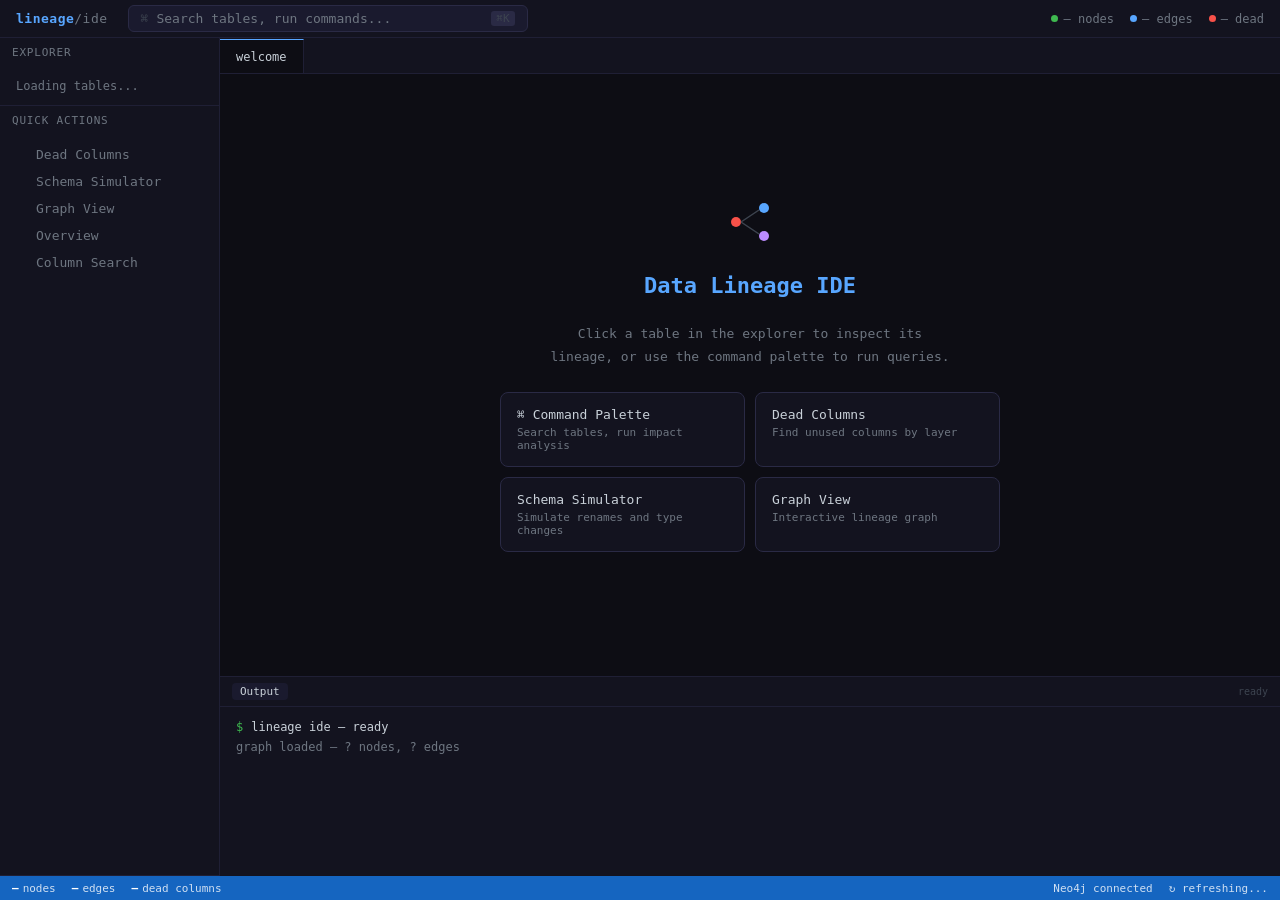
==== dashboard/templates/index.html @ ab2bd366 "add column search across all tables with upstream/downstream counts and quick actions" ====
<!DOCTYPE html>
<html lang="en">
<head>
<meta charset="UTF-8">
<meta name="viewport" content="width=device-width, initial-scale=1.0">
<title>Lineage IDE</title>
<style>
  :root {
    --bg:       #0d0d14;
    --bg2:      #13131f;
    --bg3:      #1a1a2e;
    --border:   #1f1f35;
    --border2:  #2a2a45;
    --text:     #c9d1d9;
    --text2:    #6e7681;
    --text3:    #3d4450;
    --accent:   #58a6ff;
    --green:    #3fb950;
    --yellow:   #d29922;
    --red:      #f85149;
    --purple:   #bc8cff;
    --orange:   #ffa657;
    --raw:      #f85149;
    --stg:      #d29922;
    --dim:      #58a6ff;
    --fct:      #58a6ff;
    --mrt:      #3fb950;
    --rpt:      #bc8cff;
  }
  * { box-sizing: border-box; margin: 0; padding: 0; }
  body {
    background: var(--bg);
    color: var(--text);
    font-family: 'SF Mono', 'Fira Code', 'Cascadia Code', monospace;
    font-size: 13px;
    height: 100vh;
    display: flex;
    flex-direction: column;
    overflow: hidden;
  }

  /* TOP BAR */
  .titlebar {
    height: 38px;
    background: var(--bg2);
    border-bottom: 1px solid var(--border);
    display: flex;
    align-items: center;
    padding: 0 16px;
    gap: 20px;
    flex-shrink: 0;
  }
  .titlebar .logo {
    color: var(--accent);
    font-weight: 700;
    font-size: 13px;
    letter-spacing: 0.5px;
  }
  .titlebar .logo span { color: var(--text2); font-weight: 400; }
  .cmd-trigger {
    flex: 1;
    max-width: 400px;
    background: var(--bg3);
    border: 1px solid var(--border2);
    border-radius: 6px;
    padding: 5px 12px;
    color: var(--text2);
    cursor: pointer;
    display: flex;
    align-items: center;
    gap: 8px;
    transition: border-color 0.15s;
  }
  .cmd-trigger:hover { border-color: var(--accent); color: var(--text); }
  .cmd-trigger kbd {
    margin-left: auto;
    background: var(--border2);
    border-radius: 3px;
    padding: 1px 5px;
    font-size: 11px;
    color: var(--text3);
  }
  .statusbar-icons { display: flex; gap: 16px; margin-left: auto; }
  .stat-pill {
    display: flex;
    align-items: center;
    gap: 5px;
    color: var(--text2);
    font-size: 12px;
  }
  .stat-pill .dot { width: 7px; height: 7px; border-radius: 50%; }

  /* LAYOUT */
  .workspace {
    display: flex;
    flex: 1;
    overflow: hidden;
  }

  /* SIDEBAR */
  .sidebar {
    width: 220px;
    background: var(--bg2);
    border-right: 1px solid var(--border);
    display: flex;
    flex-direction: column;
    flex-shrink: 0;
    overflow: hidden;
  }
  .sidebar-section {
    border-bottom: 1px solid var(--border);
    flex-shrink: 0;
  }
  .sidebar-section-header {
    padding: 8px 12px;
    color: var(--text2);
    font-size: 11px;
    letter-spacing: 0.8px;
    text-transform: uppercase;
    display: flex;
    align-items: center;
    justify-content: space-between;
    cursor: pointer;
    user-select: none;
  }
  .sidebar-section-header:hover { color: var(--text); }
  .sidebar-tree { overflow-y: auto; max-height: 240px; }
  .tree-group { padding: 4px 0; }
  .tree-group-label {
    padding: 3px 12px;
    font-size: 11px;
    color: var(--text3);
    text-transform: uppercase;
    letter-spacing: 0.5px;
  }
  .tree-item {
    padding: 4px 12px 4px 24px;
    cursor: pointer;
    color: var(--text2);
    display: flex;
    align-items: center;
    gap: 6px;
    border-radius: 4px;
    margin: 0 4px;
    transition: background 0.1s;
    white-space: nowrap;
    overflow: hidden;
    text-overflow: ellipsis;
  }
  .tree-item:hover { background: var(--bg3); color: var(--text); }
  .tree-item.active { background: #1f3a5f; color: var(--accent); }
  .tree-dot { width: 6px; height: 6px; border-radius: 50%; flex-shrink: 0; }

  /* MAIN PANELS */
  .main {
    flex: 1;
    display: flex;
    flex-direction: column;
    overflow: hidden;
  }

  /* TABS */
  .editor-tabs {
    height: 36px;
    background: var(--bg2);
    border-bottom: 1px solid var(--border);
    display: flex;
    align-items: flex-end;
    overflow-x: auto;
    flex-shrink: 0;
  }
  .editor-tab {
    height: 34px;
    padding: 0 16px;
    display: flex;
    align-items: center;
    gap: 8px;
    cursor: pointer;
    color: var(--text2);
    border-right: 1px solid var(--border);
    border-top: 1px solid transparent;
    font-size: 12px;
    white-space: nowrap;
    background: var(--bg2);
    transition: all 0.1s;
    flex-shrink: 0;
  }
  .editor-tab:hover { color: var(--text); }
  .editor-tab.active {
    background: var(--bg);
    color: var(--text);
    border-top-color: var(--accent);
  }
  .editor-tab .close {
    color: var(--text3);
    font-size: 14px;
    line-height: 1;
    padding: 0 2px;
    border-radius: 3px;
  }
  .editor-tab .close:hover { background: var(--border2); color: var(--text); }

  /* PANELS */
  .panels {
    flex: 1;
    display: flex;
    overflow: hidden;
  }
  .panel {
    flex: 1;
    overflow-y: auto;
    padding: 24px;
    display: none;
  }
  .panel.active { display: block; }

  /* WELCOME */
  .welcome {
    display: flex;
    flex-direction: column;
    align-items: center;
    justify-content: center;
    height: 100%;
    gap: 24px;
    color: var(--text2);
  }
  .welcome h2 { color: var(--accent); font-size: 22px; font-weight: 700; }
  .welcome p { font-size: 13px; max-width: 400px; text-align: center; line-height: 1.8; }
  .shortcut-grid {
    display: grid;
    grid-template-columns: 1fr 1fr;
    gap: 10px;
    width: 100%;
    max-width: 500px;
  }
  .shortcut-card {
    background: var(--bg2);
    border: 1px solid var(--border2);
    border-radius: 8px;
    padding: 14px 16px;
    cursor: pointer;
    transition: all 0.15s;
  }
  .shortcut-card:hover { border-color: var(--accent); background: var(--bg3); }
  .shortcut-card .sc-title { color: var(--text); font-size: 13px; margin-bottom: 4px; }
  .shortcut-card .sc-desc { color: var(--text2); font-size: 11px; }

  /* INSPECTOR */
  .inspector-header {
    display: flex;
    align-items: center;
    gap: 10px;
    margin-bottom: 20px;
  }
  .inspector-header h2 { font-size: 16px; color: var(--text); }
  .tag {
    display: inline-block;
    padding: 2px 8px;
    border-radius: 4px;
    font-size: 11px;
    font-weight: 600;
  }
  .tag-raw    { background: #f8514920; color: var(--raw); }
  .tag-stg    { background: #d2992220; color: var(--stg); }
  .tag-dim    { background: #58a6ff20; color: var(--dim); }
  .tag-fct    { background: #58a6ff20; color: var(--fct); }
  .tag-mrt    { background: #3fb95020; color: var(--mrt); }
  .tag-rpt    { background: #bc8cff20; color: var(--rpt); }

  .inspector-grid {
    display: grid;
    grid-template-columns: 1fr 1fr;
    gap: 16px;
    margin-bottom: 20px;
  }
  .info-block {
    background: var(--bg2);
    border: 1px solid var(--border);
    border-radius: 8px;
    padding: 16px;
  }
  .info-block .ib-label { color: var(--text2); font-size: 11px; margin-bottom: 8px; text-transform: uppercase; letter-spacing: 0.5px; }
  .info-block .ib-val { color: var(--accent); font-size: 24px; font-weight: 700; }

  .lineage-section { margin-bottom: 20px; }
  .lineage-section h3 { color: var(--text2); font-size: 11px; text-transform: uppercase; letter-spacing: 0.5px; margin-bottom: 10px; }
  .lineage-row {
    display: flex;
    align-items: center;
    gap: 8px;
    padding: 7px 12px;
    background: var(--bg2);
    border: 1px solid var(--border);
    border-radius: 6px;
    margin-bottom: 5px;
    font-size: 12px;
  }
  .lineage-row .lr-col { flex: 1; }
  .lineage-row .lr-depth { color: var(--text3); font-size: 11px; }
  .lineage-row .lr-file { color: var(--text2); font-size: 11px; text-align: right; }
  .arrow { color: var(--text3); }

  /* COMMAND PALETTE */
  .palette-overlay {
    display: none;
    position: fixed;
    inset: 0;
    background: rgba(0,0,0,0.7);
    z-index: 1000;
    align-items: flex-start;
    justify-content: center;
    padding-top: 80px;
  }
  .palette-overlay.open { display: flex; }
  .palette {
    width: 600px;
    background: var(--bg2);
    border: 1px solid var(--border2);
    border-radius: 10px;
    overflow: hidden;
    box-shadow: 0 24px 64px rgba(0,0,0,0.8);
  }
  .palette-input-row {
    display: flex;
    align-items: center;
    gap: 10px;
    padding: 14px 16px;
    border-bottom: 1px solid var(--border);
  }
  .palette-input-row input {
    flex: 1;
    background: none;
    border: none;
    outline: none;
    color: var(--text);
    font-family: inherit;
    font-size: 15px;
  }
  .palette-input-row input::placeholder { color: var(--text3); }
  .palette-suggestions { max-height: 320px; overflow-y: auto; }
  .pal-group-label {
    padding: 8px 16px 4px;
    font-size: 10px;
    color: var(--text3);
    text-transform: uppercase;
    letter-spacing: 0.8px;
  }
  .pal-item {
    padding: 10px 16px;
    cursor: pointer;
    display: flex;
    align-items: center;
    gap: 10px;
    transition: background 0.1s;
  }
  .pal-item:hover, .pal-item.selected { background: var(--bg3); }
  .pal-item .pi-icon { color: var(--text2); width: 16px; text-align: center; }
  .pal-item .pi-main { flex: 1; color: var(--text); }
  .pal-item .pi-sub { color: var(--text2); font-size: 11px; }
  .pal-item .pi-tag { color: var(--text3); font-size: 11px; }

  /* TERMINAL PANEL */
  .terminal-panel {
    height: 200px;
    background: var(--bg2);
    border-top: 1px solid var(--border);
    display: flex;
    flex-direction: column;
    flex-shrink: 0;
  }
  .terminal-header {
    padding: 6px 12px;
    border-bottom: 1px solid var(--border);
    color: var(--text2);
    font-size: 11px;
    display: flex;
    align-items: center;
    gap: 12px;
  }
  .terminal-header .th-tab {
    cursor: pointer;
    padding: 2px 8px;
    border-radius: 4px;
  }
  .terminal-header .th-tab.active { background: var(--bg3); color: var(--text); }
  .terminal-body {
    flex: 1;
    overflow-y: auto;
    padding: 10px 16px;
    font-size: 12px;
    line-height: 1.7;
  }
  .t-line { display: flex; gap: 8px; }
  .t-prompt { color: var(--green); flex-shrink: 0; }
  .t-cmd { color: var(--text); }
  .t-out { color: var(--text2); }
  .t-err { color: var(--red); }
  .t-info { color: var(--accent); }

  /* RESULT TABLE */
  .rt { width: 100%; border-collapse: collapse; margin-top: 10px; }
  .rt th { background: var(--bg3); color: var(--text2); padding: 7px 12px; text-align: left; font-size: 11px; text-transform: uppercase; letter-spacing: 0.4px; border-bottom: 1px solid var(--border2); }
  .rt td { padding: 8px 12px; border-bottom: 1px solid var(--border); font-size: 12px; color: var(--text); }
  .rt tr:hover td { background: var(--bg2); }

  /* SIMULATOR RESULT */
  .sim-header {
    background: var(--bg2);
    border: 1px solid var(--border);
    border-radius: 8px;
    padding: 16px 20px;
    margin-bottom: 16px;
    display: flex;
    gap: 24px;
    align-items: center;
    flex-wrap: wrap;
  }
  .sim-stat { text-align: center; }
  .sim-stat .ss-val { font-size: 22px; font-weight: 700; color: var(--accent); }
  .sim-stat .ss-label { font-size: 11px; color: var(--text2); margin-top: 2px; }
  .exec-order {
    background: var(--bg2);
    border: 1px solid var(--border);
    border-radius: 8px;
    padding: 14px 16px;
    margin-bottom: 16px;
  }
  .exec-order h3 { color: var(--text2); font-size: 11px; text-transform: uppercase; letter-spacing: 0.5px; margin-bottom: 10px; }
  .exec-steps { display: flex; align-items: center; gap: 6px; flex-wrap: wrap; }
  .exec-step {
    display: flex;
    align-items: center;
    gap: 6px;
  }
  .exec-step .step-num {
    background: var(--bg3);
    border: 1px solid var(--border2);
    border-radius: 4px;
    padding: 3px 8px;
    font-size: 11px;
    color: var(--text);
  }
  .exec-step .step-arr { color: var(--text3); }

  /* SEVERITY */
  .sev-LOW      { color: var(--green); }
  .sev-MEDIUM   { color: var(--yellow); }
  .sev-HIGH     { color: var(--orange); }
  .sev-CRITICAL { color: var(--red); }

  /* GRAPH PANEL */
  .graph-controls {
    display: flex;
    gap: 10px;
    margin-bottom: 16px;
    align-items: center;
  }
  .graph-controls select, .graph-controls input {
    background: var(--bg2);
    border: 1px solid var(--border2);
    border-radius: 5px;
    color: var(--text);
    padding: 6px 10px;
    font-family: inherit;
    font-size: 12px;
    outline: none;
  }
  .graph-controls select:focus, .graph-controls input:focus { border-color: var(--accent); }
  .btn {
    background: var(--accent);
    border: none;
    border-radius: 5px;
    color: #0d1117;
    padding: 6px 14px;
    font-family: inherit;
    font-size: 12px;
    font-weight: 600;
    cursor: pointer;
    transition: opacity 0.15s;
  }
  .btn:hover { opacity: 0.85; }
  .btn-ghost {
    background: var(--bg2);
    border: 1px solid var(--border2);
    border-radius: 5px;
    color: var(--text);
    padding: 6px 14px;
    font-family: inherit;
    font-size: 12px;
    cursor: pointer;
  }
  .btn-ghost:hover { border-color: var(--accent); color: var(--accent); }
  iframe { width: 100%; height: 600px; border: 1px solid var(--border); border-radius: 8px; }

  /* STATUSBAR */
  .statusbar {
    height: 24px;
    background: #1565c0;
    display: flex;
    align-items: center;
    padding: 0 12px;
    gap: 16px;
    flex-shrink: 0;
    font-size: 11px;
  }
  .statusbar .sb-item { color: rgba(255,255,255,0.8); display: flex; align-items: center; gap: 4px; }
  .statusbar .sb-item strong { color: white; }
  .statusbar .sb-right { margin-left: auto; display: flex; gap: 16px; }

  /* DEAD COLUMNS */
  .dead-filter {
    display: flex;
    gap: 10px;
    margin-bottom: 16px;
    align-items: center;
  }
  .dead-filter select {
    background: var(--bg2);
    border: 1px solid var(--border2);
    border-radius: 5px;
    color: var(--text);
    padding: 6px 10px;
    font-family: inherit;
    font-size: 12px;
    outline: none;
  }

  /* SCROLLBAR */
  ::-webkit-scrollbar { width: 6px; height: 6px; }
  ::-webkit-scrollbar-track { background: transparent; }
  ::-webkit-scrollbar-thumb { background: var(--border2); border-radius: 3px; }
  ::-webkit-scrollbar-thumb:hover { background: var(--text3); }

  .empty-state { color: var(--text3); font-style: italic; padding: 20px 0; text-align: center; }
  .loading { color: var(--text2); padding: 12px 0; }
  .error-msg { color: var(--red); padding: 8px 0; }

  .inline-form {
    display: flex;
    gap: 8px;
    align-items: center;
    flex-wrap: wrap;
    margin-bottom: 16px;
  }
  .inline-form input, .inline-form select {
    background: var(--bg2);
    border: 1px solid var(--border2);
    border-radius: 5px;
    color: var(--text);
    padding: 6px 10px;
    font-family: inherit;
    font-size: 12px;
    outline: none;
  }
  .inline-form input:focus, .inline-form select:focus { border-color: var(--accent); }
  .inline-form label { color: var(--text2); font-size: 11px; }

  .section-title {
    font-size: 11px;
    text-transform: uppercase;
    letter-spacing: 0.6px;
    color: var(--text2);
    margin-bottom: 10px;
    padding-bottom: 6px;
    border-bottom: 1px solid var(--border);
  }

  .chunk { margin-bottom: 24px; }
</style>
</head>
<body>

<!-- TITLE BAR -->
<div class="titlebar">
  <div class="logo">lineage<span>/ide</span></div>
  <div class="cmd-trigger" onclick="openPalette()">
    <span style="color:var(--text3)">⌘</span>
    <span>Search tables, run commands...</span>
    <kbd>⌘K</kbd>
  </div>
  <div class="statusbar-icons">
    <div class="stat-pill"><div class="dot" style="background:var(--green)"></div><span id="hdr-nodes">— nodes</span></div>
    <div class="stat-pill"><div class="dot" style="background:var(--accent)"></div><span id="hdr-edges">— edges</span></div>
    <div class="stat-pill"><div class="dot" style="background:var(--red)"></div><span id="hdr-dead">— dead</span></div>
  </div>
</div>

<!-- WORKSPACE -->
<div class="workspace">

  <!-- SIDEBAR -->
  <div class="sidebar">
    <div class="sidebar-section">
      <div class="sidebar-section-header">Explorer</div>
      <div class="sidebar-tree" id="sidebar-tree">
        <div class="loading" style="padding:12px 16px;font-size:12px">Loading tables...</div>
      </div>
    </div>
    <div class="sidebar-section" style="flex:1; overflow:hidden; display:flex; flex-direction:column;">
      <div class="sidebar-section-header">Quick Actions</div>
      <div style="padding:8px 8px; display:flex; flex-direction:column; gap:4px;">
        <div class="tree-item" onclick="openTab('dead','Dead Columns','💀')"> Dead Columns</div>
        <div class="tree-item" onclick="openTab('simulator','Simulator','⚡')"> Schema Simulator</div>
        <div class="tree-item" onclick="openTab('graph','Graph View','🕸')"> Graph View</div>
        <div class="tree-item" onclick="openTab('overview','Overview','📊')"> Overview</div>
        <div class="tree-item" onclick="openTab('colsearch','Column Search','🔍')"> Column Search</div>
      </div>
    </div>
  </div>

  <!-- MAIN -->
  <div class="main">
    <!-- EDITOR TABS -->
    <div class="editor-tabs" id="editor-tabs">
      <div class="editor-tab active" data-tab="welcome" onclick="switchPanel('welcome')">
        <span>welcome</span>
      </div>
    </div>

    <!-- PANELS -->
    <div class="panels">

      <!-- WELCOME -->
      <div class="panel active" id="panel-welcome">
        <div class="welcome">
          <div>
            <svg width="48" height="48" viewBox="0 0 48 48" fill="none">
              <circle cx="10" cy="24" r="5" fill="#f85149"/>
              <circle cx="38" cy="10" r="5" fill="#58a6ff"/>
              <circle cx="38" cy="38" r="5" fill="#bc8cff"/>
              <line x1="15" y1="24" x2="33" y2="12" stroke="#3d4450" stroke-width="1.5"/>
              <line x1="15" y1="24" x2="33" y2="36" stroke="#3d4450" stroke-width="1.5"/>
            </svg>
          </div>
          <h2>Data Lineage IDE</h2>
          <p>Click a table in the explorer to inspect its lineage, or use the command palette to run queries.</p>
          <div class="shortcut-grid">
            <div class="shortcut-card" onclick="openPalette()">
              <div class="sc-title">⌘ Command Palette</div>
              <div class="sc-desc">Search tables, run impact analysis</div>
            </div>
            <div class="shortcut-card" onclick="openTab('dead','Dead Columns','💀')">
              <div class="sc-title"> Dead Columns</div>
              <div class="sc-desc">Find unused columns by layer</div>
            </div>
            <div class="shortcut-card" onclick="openTab('simulator','Simulator','⚡')">
              <div class="sc-title"> Schema Simulator</div>
              <div class="sc-desc">Simulate renames and type changes</div>
            </div>
            <div class="shortcut-card" onclick="openTab('graph','Graph View','🕸')">
              <div class="sc-title">Graph View</div>
              <div class="sc-desc">Interactive lineage graph</div>
            </div>
          </div>
        </div>
      </div>

      <!-- OVERVIEW -->
      <div class="panel" id="panel-overview">
        <div class="chunk">
          <div class="section-title">Graph Statistics</div>
          <div style="display:grid; grid-template-columns:repeat(4,1fr); gap:12px; margin-bottom:20px">
            <div class="info-block"><div class="ib-label">Total Nodes</div><div class="ib-val" id="ov-nodes">—</div></div>
            <div class="info-block"><div class="ib-label">Total Edges</div><div class="ib-val" id="ov-edges">—</div></div>
            <div class="info-block"><div class="ib-label">Dead Columns</div><div class="ib-val" id="ov-dead" style="color:var(--red)">—</div></div>
            <div class="info-block"><div class="ib-label">Column Edges</div><div class="ib-val" id="ov-derives">—</div></div>
          </div>
        </div>
        <div class="chunk">
          <div class="section-title">Tables by Layer</div>
          <div id="ov-layers" style="display:flex; gap:10px; flex-wrap:wrap; margin-bottom:20px"></div>
        </div>
        <div class="chunk">
          <div class="section-title">Edge Breakdown</div>
          <table class="rt"><thead><tr><th>Type</th><th>Count</th></tr></thead><tbody id="ov-edges-table"></tbody></table>
        </div>
      </div>

      <!-- TABLE INSPECTOR -->
      <div class="panel" id="panel-table">
        <div id="table-inspector-content"><div class="empty-state">Select a table from the explorer.</div></div>
      </div>

      <!-- DEAD COLUMNS -->
      <div class="panel" id="panel-dead">
        <div class="chunk">
          <div class="section-title">Dead Column Detector</div>
          <div class="dead-filter">
            <label>Exclude layers:</label>
            <select id="dead-exclude" onchange="loadDeadPanel()">
              <option value="rpt_,mrt_">rpt_ and mrt_ (default)</option>
              <option value="rpt_">rpt_ only</option>
              <option value="">All layers</option>
            </select>
          </div>
          <div id="dead-content"><div class="loading">Loading...</div></div>
        </div>
      </div>

      <!-- SIMULATOR -->
      <div class="panel" id="panel-simulator">
        <div class="chunk">
          <div class="section-title">Schema Change Simulator</div>
          <div class="inline-form">
            <select id="sim-type" onchange="toggleSimType()">
              <option value="rename">Column Rename</option>
              <option value="type">Type Change</option>
            </select>
            <input id="sim-table" placeholder="table" style="width:160px">
            <input id="sim-col" placeholder="column" style="width:140px">
            <input id="sim-newname" placeholder="new name" style="width:140px">
            <input id="sim-oldtype" placeholder="old type" style="width:110px; display:none">
            <span id="sim-arrow" style="color:var(--text3); display:none">→</span>
            <input id="sim-newtype" placeholder="new type" style="width:110px; display:none">
            <button class="btn" onclick="runSim()">Simulate</button>
          </div>
          <div id="sim-content"><div class="empty-state">Configure a simulation above.</div></div>
        </div>
      </div>

      <!-- GRAPH -->
      <div class="panel" id="panel-graph">
        <div class="chunk">
          <div class="section-title">Interactive Graph</div>
          <div class="graph-controls">
            <select id="graph-mode">
              <option value="table">Table Graph</option>
              <option value="column">Column Graph</option>
            </select>
            <input id="graph-focus" placeholder="focus: table.column (optional)" style="width:240px">
            <button class="btn" onclick="loadGraph()">Load Graph</button>
            <button class="btn-ghost" onclick="document.getElementById('graph-focus').value=''; loadGraph()">Reset</button>
          </div>
          <iframe id="graph-frame" src="about:blank"></iframe>
        </div>
      </div>
      <!-- COLUMN SEARCH -->
<div class="panel" id="panel-colsearch">
  <div class="chunk">
    <div class="section-title">Column Search</div>
    <div class="inline-form" style="margin-bottom:20px">
      <input id="colsearch-input" placeholder="e.g. customer_id, email, amount..."
        style="width:300px"
        oninput="debounceColSearch()"
        onkeydown="if(event.key==='Enter') runColSearch()">
      <button class="btn" onclick="runColSearch()">Search</button>
    </div>
    <div id="colsearch-summary" style="margin-bottom:12px; color:var(--text2); font-size:12px"></div>
    <div id="colsearch-results"><div class="empty-state">Type a column name to search across all tables.</div></div>
  </div>
</div>

    </div>

    <!-- TERMINAL -->
    <div class="terminal-panel">
      <div class="terminal-header">
        <span class="th-tab active">Output</span>
        <span style="margin-left:auto; color:var(--text3); font-size:10px" id="term-status">ready</span>
      </div>
      <div class="terminal-body" id="terminal-body">
        <div class="t-line"><span class="t-prompt">$</span><span class="t-cmd">lineage ide — ready</span></div>
      </div>
    </div>
  </div>
</div>

<!-- STATUS BAR -->
<div class="statusbar">
  <div class="sb-item"> <strong id="sb-nodes">—</strong> nodes</div>
  <div class="sb-item"> <strong id="sb-edges">—</strong> edges</div>
  <div class="sb-item"> <strong id="sb-dead">—</strong> dead columns</div>
  <div class="sb-right">
    <div class="sb-item">Neo4j connected</div>
    <div class="sb-item" id="sb-refresh">↻ refreshing...</div>
  </div>
</div>

<!-- COMMAND PALETTE -->
<div class="palette-overlay" id="palette" onclick="closePalette(event)">
  <div class="palette">
    <div class="palette-input-row">
      <span style="color:var(--text3)">⌘</span>
      <input id="pal-input" placeholder="Search tables or type a command..." oninput="updatePalette()" onkeydown="palKey(event)" autocomplete="off">
    </div>
    <div class="palette-suggestions" id="pal-suggestions"></div>
  </div>
</div>

<script>
// ── STATE ──────────────────────────────────────────
let allTables    = [];
let openTabs     = [{ id: 'welcome', label: 'welcome', icon: '' }];
let activeTab    = 'welcome';
let palSelected  = 0;
let statsCache   = null;

// ── LAYER COLORS ───────────────────────────────────
const LC = { raw:'#f85149', stg:'#d29922', dim:'#58a6ff', fct:'#58a6ff', mrt:'#3fb950', rpt:'#bc8cff', other:'#6e7681' };
function layerColor(name) {
  for (const [k,v] of Object.entries(LC)) { if (name.startsWith(k+'_') || name === k) return v; }
  return LC.other;
}
function layerTag(name) {
  const l = name.split('_')[0];
  return `<span class="tag tag-${l}">${l}</span>`;
}

// ── TABS ────────────────────────────────────────────
function openTab(id, label, icon='') {
  if (!openTabs.find(t => t.id === id)) {
    openTabs.push({ id, label, icon });
    renderTabs();
  }
  switchPanel(id);
  if (id === 'dead')      loadDeadPanel();
  if (id === 'overview')  loadOverview();
  if (id === 'colsearch') {
    setTimeout(() => document.getElementById('colsearch-input').focus(), 100);
  }
}

function openTableTab(name) {
  const id = 'table-' + name;
  if (!openTabs.find(t => t.id === id)) {
    openTabs.push({ id, label: name, icon: '⬡' });
    renderTabs();
  }
  switchPanel('table');
  loadTableInspector(name);
  document.querySelectorAll('.tree-item').forEach(el => el.classList.remove('active'));
  const el = document.querySelector(`[data-table="${name}"]`);
  if (el) el.classList.add('active');
}

function closeTab(id, e) {
  e.stopPropagation();
  openTabs = openTabs.filter(t => t.id !== id);
  if (activeTab === id) {
    const last = openTabs[openTabs.length - 1];
    if (last) switchPanel(last.id);
    else switchPanel('welcome');
  }
  renderTabs();
}

function renderTabs() {
  const container = document.getElementById('editor-tabs');
  container.innerHTML = openTabs.map(t => `
    <div class="editor-tab ${activeTab === t.id ? 'active' : ''}" data-tab="${t.id}" onclick="switchPanel('${t.id}')">
      ${t.icon ? `<span>${t.icon}</span>` : ''}
      <span>${t.label}</span>
      ${t.id !== 'welcome' ? `<span class="close" onclick="closeTab('${t.id}', event)">×</span>` : ''}
    </div>
  `).join('');
}

function switchPanel(id) {
  activeTab = id;
  document.querySelectorAll('.panel').forEach(p => p.classList.remove('active'));
  // map tab id to panel
  const panelMap = {
  welcome: 'welcome', overview: 'overview',
  dead: 'dead', simulator: 'simulator',
  graph: 'graph', colsearch: 'colsearch'
};
  const panelId = panelMap[id] || 'table';
  const panel = document.getElementById('panel-' + panelId);
  if (panel) panel.classList.add('active');
  renderTabs();
}

// ── SIDEBAR TREE ────────────────────────────────────
async function loadSidebar() {
  const stats = await fetchStats();
  if (!stats) return;

  const groups = {};
  // get tables from layer_counts + tree from stats
  const data = await fetch('/api/dead?exclude=').then(r => r.json());
  // just load tables from a separate endpoint — use dead columns to extract unique tables, plus layer_counts
  const layerRows = stats.layer_counts;

  // fetch all tables
  const tablesRes = await fetch('/api/tables').then(r => r.json()).catch(() => null);
  if (!tablesRes) return;

  allTables = tablesRes.tables;

  const layerOrder = ['raw','stg','dim','fct','mrt','rpt','other'];
  const grouped = {};
  allTables.forEach(t => {
    const l = t.split('_')[0];
    if (!grouped[l]) grouped[l] = [];
    grouped[l].push(t);
  });

  const tree = document.getElementById('sidebar-tree');
  tree.innerHTML = layerOrder.filter(l => grouped[l]).map(l => `
    <div class="tree-group">
      <div class="tree-group-label">${l}_</div>
      ${grouped[l].map(t => `
        <div class="tree-item" data-table="${t}" onclick="openTableTab('${t}')">
          <div class="tree-dot" style="background:${LC[l] || LC.other}"></div>
          ${t}
        </div>
      `).join('')}
    </div>
  `).join('');
}

// ── STATS ──────────────────────────────────────────
async function fetchStats() {
  try {
    const s = await fetch('/api/stats').then(r => r.json());
    statsCache = s;
    return s;
  } catch(e) { return null; }
}

async function refreshStats() {
  const s = await fetchStats();
  if (!s) return;
  const derives = (s.edge_types.find(e => e.type === 'DERIVES_INTO') || {}).count || 0;
  document.getElementById('hdr-nodes').textContent  = s.total_nodes + ' nodes';
  document.getElementById('hdr-edges').textContent  = s.total_edges + ' edges';
  document.getElementById('hdr-dead').textContent   = s.dead_count  + ' dead';
  document.getElementById('sb-nodes').textContent   = s.total_nodes;
  document.getElementById('sb-edges').textContent   = s.total_edges;
  document.getElementById('sb-dead').textContent    = s.dead_count;
  document.getElementById('sb-refresh').textContent = '↻ ' + new Date().toLocaleTimeString();
}

async function loadOverview() {
  const s = await fetchStats();
  if (!s) return;
  const derives = (s.edge_types.find(e => e.type === 'DERIVES_INTO') || {}).count || 0;
  document.getElementById('ov-nodes').textContent   = s.total_nodes;
  document.getElementById('ov-edges').textContent   = s.total_edges;
  document.getElementById('ov-dead').textContent    = s.dead_count;
  document.getElementById('ov-derives').textContent = derives;

  document.getElementById('ov-layers').innerHTML = s.layer_counts.map(l => `
    <div style="background:var(--bg2);border:1px solid var(--border);border-radius:6px;padding:10px 16px;display:flex;align-items:center;gap:8px;">
      <div style="width:8px;height:8px;border-radius:50%;background:${LC[l.layer]||LC.other}"></div>
      <span style="color:var(--text2)">${l.layer}_</span>
      <strong style="color:var(--text)">${l.count}</strong>
    </div>
  `).join('');

  document.getElementById('ov-edges-table').innerHTML = s.edge_types.map(e =>
    `<tr><td>${e.type}</td><td style="color:var(--accent)">${e.count}</td></tr>`
  ).join('');
}

// ── TABLE INSPECTOR ─────────────────────────────────
async function loadTableInspector(name) {
  const content = document.getElementById('table-inspector-content');
  content.innerHTML = '<div class="loading">Loading lineage for ' + name + '...</div>';
  termLog('$ lineage inspect ' + name);

  const res = await fetch(`/api/table/lineage?table=${name}`).then(r=>r.json());
  const upTables   = res.upstream   || [];
  const downTables = res.downstream || [];
  const columns    = res.columns    || [];

  content.innerHTML = `
    <div class="inspector-header">
      <h2>${name}</h2>
      ${layerTag(name)}
    </div>
    <div class="inspector-grid">
      <div class="info-block"><div class="ib-label">Upstream Tables</div><div class="ib-val">${upTables.length}</div></div>
      <div class="info-block"><div class="ib-label">Downstream Tables</div><div class="ib-val">${downTables.length}</div></div>
    </div>
    <div class="lineage-section">
      <h3>Columns</h3>
      <div style="display:flex;gap:6px;flex-wrap:wrap;margin-bottom:16px">
        ${columns.map(c => `<span style="background:var(--bg2);border:1px solid var(--border2);border-radius:4px;padding:3px 10px;font-size:12px;color:var(--accent);cursor:pointer" onclick="openPaletteWith('${name}.${c}')">${c}</span>`).join('')}
      </div>
    </div>
    <div class="lineage-section">
      <h3>Upstream Sources</h3>
      ${upTables.length ? upTables.map(t => `
        <div class="lineage-row" style="cursor:pointer" onclick="openTableTab('${t}')">
          <div class="tree-dot" style="background:${layerColor(t)}"></div>
          <div class="lr-col">${t}</div>
          <div class="arrow">→ ${name}</div>
        </div>
      `).join('') : '<div class="empty-state">No upstream tables (source table)</div>'}
    </div>
    <div class="lineage-section">
      <h3>Downstream Consumers</h3>
      ${downTables.length ? downTables.map(t => `
        <div class="lineage-row" style="cursor:pointer" onclick="openTableTab('${t}')">
          <div class="tree-dot" style="background:${layerColor(t)}"></div>
          <div class="lr-col">${name} →</div>
          <div class="arrow">${t}</div>
        </div>
      `).join('') : '<div class="empty-state">No downstream tables (terminal table)</div>'}
    </div>
  `;

  termLog(`  upstream: ${upTables.length} table(s)   downstream: ${downTables.length} table(s)   columns: ${columns.length}`, 'out');
}

// ── DEAD COLUMNS ────────────────────────────────────
async function loadDeadPanel() {
  const exclude = document.getElementById('dead-exclude').value;
  const content = document.getElementById('dead-content');
  content.innerHTML = '<div class="loading">Loading...</div>';
  termLog('$ lineage dead --exclude ' + (exclude||'none'));

  const data = await fetch(`/api/dead?exclude=${encodeURIComponent(exclude)}`).then(r => r.json());
  if (!data.columns.length) {
    content.innerHTML = '<div class="empty-state">No dead columns found.</div>';
    return;
  }

  termLog(`  found ${data.total} dead column(s)`, 'out');

  // summary
  const summaryHtml = Object.entries(data.summary).map(([layer, count]) => `
    <div style="display:flex;align-items:center;gap:8px;padding:8px 12px;background:var(--bg2);border:1px solid var(--border);border-radius:6px;">
      <div style="width:7px;height:7px;border-radius:50%;background:${LC[layer]||LC.other}"></div>
      <span style="color:var(--text2)">${layer}_</span>
      <strong style="color:var(--red)">${count}</strong>
    </div>
  `).join('');

  const rows = data.columns.map(r => {
    const last = r.source_files.length ? r.source_files[r.source_files.length-1] : 'unknown';
    const rl = r.reason === 'never_forwarded' ? 'var(--red)' : r.reason === 'renamed' ? 'var(--yellow)' : 'var(--text2)';
    return `<tr>
      <td>${layerTag(r.table)} ${r.table}</td>
      <td style="color:var(--accent)">${r.column}</td>
      <td style="color:var(--text2)">depth ${r.depth}</td>
      <td style="color:${rl}">${r.reason}</td>
      <td style="color:var(--text2);font-size:11px">${last}</td>
    </tr>`;
  }).join('');

  content.innerHTML = `
    <div style="display:flex;gap:10px;flex-wrap:wrap;margin-bottom:16px">${summaryHtml}</div>
    <table class="rt">
      <thead><tr><th>Table</th><th>Column</th><th>Depth</th><th>Reason</th><th>Last Script</th></tr></thead>
      <tbody>${rows}</tbody>
    </table>
  `;
}

// ── SIMULATOR ───────────────────────────────────────
function toggleSimType() {
  const t = document.getElementById('sim-type').value;
  document.getElementById('sim-newname').style.display = t==='rename' ? '' : 'none';
  document.getElementById('sim-oldtype').style.display = t==='type'   ? '' : 'none';
  document.getElementById('sim-newtype').style.display = t==='type'   ? '' : 'none';
  document.getElementById('sim-arrow').style.display   = t==='type'   ? '' : 'none';
}

async function runSim() {
  const type   = document.getElementById('sim-type').value;
  const table  = document.getElementById('sim-table').value.trim();
  const col    = document.getElementById('sim-col').value.trim();
  const content = document.getElementById('sim-content');

  if (!table || !col) { content.innerHTML = '<div class="error-msg">Enter table and column.</div>'; return; }
  content.innerHTML = '<div class="loading">Running simulation...</div>';

  let url, body, cmdStr;
  if (type === 'rename') {
    const nn = document.getElementById('sim-newname').value.trim();
    url = '/api/simulate/rename'; body = { table, column: col, new_name: nn };
    cmdStr = `$ lineage simulate-rename ${table}.${col} ${nn}`;
  } else {
    const ot = document.getElementById('sim-oldtype').value.trim();
    const nt = document.getElementById('sim-newtype').value.trim();
    url = '/api/simulate/type'; body = { table, column: col, old_type: ot, new_type: nt };
    cmdStr = `$ lineage simulate-type ${table}.${col} ${ot} ${nt}`;
  }

  termLog(cmdStr);
  const data = await fetch(url, { method:'POST', headers:{'Content-Type':'application/json'}, body: JSON.stringify(body) }).then(r=>r.json());

  if (!data.steps.length) {
    content.innerHTML = '<div class="empty-state">No downstream impact found.</div>';
    termLog('  no impact found', 'out');
    return;
  }

  termLog(`  ${data.total} column(s) affected across ${data.exec_order.length} script(s)`, 'out');

  const execHtml = data.exec_order.map((s, i) => `
    <div class="exec-step">
      <span class="step-num">${i+1}. ${s}</span>
      ${i < data.exec_order.length-1 ? '<span class="step-arr">→</span>' : ''}
    </div>
  `).join('');

  const riskHtml = data.risk_level
    ? `<div class="sb-item">Risk: <strong class="sev-${data.risk_level}">${data.risk_level}</strong> — ${data.risk_note}</div>`
    : '';

  const stepsHtml = data.steps.map(s => `
    <tr>
      <td style="color:var(--text2)">depth ${s.depth}</td>
      <td>${layerTag(s.affected_table)} <span style="color:var(--accent)">${s.affected_table}.${s.affected_column}</span>
        ${s.indirect_break ? '<span style="color:var(--yellow);font-size:11px;margin-left:6px">⚠ indirect</span>' : ''}
      </td>
      <td class="sev-${s.severity}">${s.severity}</td>
      <td style="color:var(--text2);font-size:11px">${s.script}</td>
      <td style="font-size:11px;color:var(--text2)">${s.rollback_action}</td>
    </tr>
  `).join('');

  content.innerHTML = `
    <div class="sim-header">
      <div class="sim-stat"><div class="ss-val">${data.total}</div><div class="ss-label">Affected Columns</div></div>
      <div class="sim-stat"><div class="ss-val">${data.exec_order.length}</div><div class="ss-label">Scripts to Update</div></div>
      ${riskHtml}
    </div>
    <div class="exec-order">
      <h3>Safe Execution Order</h3>
      <div class="exec-steps">${execHtml}</div>
    </div>
    <div class="section-title" style="margin-top:16px">Migration Steps</div>
    <table class="rt">
      <thead><tr><th>Depth</th><th>Column</th><th>Severity</th><th>Script</th><th>Rollback</th></tr></thead>
      <tbody>${stepsHtml}</tbody>
    </table>
  `;
}

// ── GRAPH ────────────────────────────────────────────
function loadGraph() {
  const mode  = document.getElementById('graph-mode').value;
  const focus = document.getElementById('graph-focus').value.trim();
  let url = `/api/visualizer?mode=${mode}`;
  if (focus) url += `&focus=${encodeURIComponent(focus)}`;
  termLog(`$ lineage visualize --mode ${mode}${focus ? ' --focus ' + focus : ''}`);
  document.getElementById('graph-frame').src = url;
}

// ── TERMINAL ─────────────────────────────────────────
function termLog(msg, type='cmd') {
  const body = document.getElementById('terminal-body');
  const div  = document.createElement('div');
  div.className = 't-line';
  if (type === 'cmd') {
    const parts = msg.split(' ');
    const prompt = parts[0] === '$' ? '<span class="t-prompt">$</span>' : '';
    div.innerHTML = prompt + `<span class="t-${type}">${msg.replace(/^\$ /,'')}</span>`;
  } else {
    div.innerHTML = `<span class="t-${type}">${msg}</span>`;
  }
  body.appendChild(div);
  body.scrollTop = body.scrollHeight;
}

// ── COMMAND PALETTE ──────────────────────────────────
const COMMANDS = [
  { icon:'💀', main:'Dead Columns', sub:'Find unused columns', action:()=>openTab('dead','Dead Columns','💀') },
  { icon:'⚡', main:'Schema Simulator', sub:'Simulate renames and type changes', action:()=>openTab('simulator','Simulator','⚡') },
  { icon:'🕸', main:'Graph View', sub:'Open interactive lineage graph', action:()=>openTab('graph','Graph View','🕸') },
  { icon:'📊', main:'Overview', sub:'Graph statistics and layer breakdown', action:()=>openTab('overview','Overview','📊') },
];

function openPalette() {
  document.getElementById('palette').classList.add('open');
  document.getElementById('pal-input').value = '';
  setTimeout(() => document.getElementById('pal-input').focus(), 50);
  updatePalette();
}
function closePalette(e) {
  if (e.target === document.getElementById('palette')) {
    document.getElementById('palette').classList.remove('open');
  }
}
document.addEventListener('keydown', e => {
  if ((e.metaKey || e.ctrlKey) && e.key === 'k') { e.preventDefault(); openPalette(); }
  if (e.key === 'Escape') document.getElementById('palette').classList.remove('open');
});

function updatePalette() {
  const q   = document.getElementById('pal-input').value.toLowerCase().trim();
  const sug = document.getElementById('pal-suggestions');
  palSelected = 0;

  const matchedTables = allTables.filter(t => !q || t.includes(q)).slice(0, 8);
  const matchedCmds   = COMMANDS.filter(c => !q || c.main.toLowerCase().includes(q) || c.sub.toLowerCase().includes(q));

  let html = '';
  if (matchedCmds.length) {
    html += `<div class="pal-group-label">Commands</div>`;
    html += matchedCmds.map((c,i) => `
      <div class="pal-item ${i===0?'selected':''}" onclick="${c.action.toString().replace(/\n/g,'').replace(/^.*?{(.*)}.*$/,'$1')}; document.getElementById('palette').classList.remove('open')">
        <span class="pi-icon">${c.icon}</span>
        <span class="pi-main">${c.main}</span>
        <span class="pi-sub">${c.sub}</span>
      </div>
    `).join('');
  }
  if (matchedTables.length) {
    html += `<div class="pal-group-label">Tables</div>`;
    html += matchedTables.map(t => {
      const l = t.split('_')[0];
      return `<div class="pal-item" onclick="openTableTab('${t}'); document.getElementById('palette').classList.remove('open')">
        <span class="pi-icon"><div style="width:8px;height:8px;border-radius:50%;background:${LC[l]||LC.other};display:inline-block"></div></span>
        <span class="pi-main">${t}</span>
        <span class="pi-tag">${l}_</span>
      </div>`;
    }).join('');
  }
  sug.innerHTML = html || `<div class="empty-state" style="padding:20px">No results</div>`;
}

function palKey(e) {
  const items = document.querySelectorAll('.pal-item');
  if (e.key === 'ArrowDown') { palSelected = Math.min(palSelected+1, items.length-1); }
  if (e.key === 'ArrowUp')   { palSelected = Math.max(palSelected-1, 0); }
  if (e.key === 'Enter' && items[palSelected]) { items[palSelected].click(); }
  items.forEach((el,i) => el.classList.toggle('selected', i === palSelected));
}

// ── BOOT ─────────────────────────────────────────────
async function boot() {
  await refreshStats();
  await loadSidebar();
  setInterval(refreshStats, 5000);
  termLog('  graph loaded — ' + (statsCache?.total_nodes||'?') + ' nodes, ' + (statsCache?.total_edges||'?') + ' edges', 'out');
}
function openPaletteWith(val) {
  openPalette();
  document.getElementById('pal-input').value = val;
  updatePalette();
}
// ── COLUMN SEARCH ────────────────────────────────────
let colSearchTimer = null;

function debounceColSearch() {
  clearTimeout(colSearchTimer);
  colSearchTimer = setTimeout(runColSearch, 300);
}

async function runColSearch() {
  const q = document.getElementById('colsearch-input').value.trim();
  const results = document.getElementById('colsearch-results');
  const summary = document.getElementById('colsearch-summary');

  if (!q) {
    results.innerHTML = '<div class="empty-state">Type a column name to search across all tables.</div>';
    summary.textContent = '';
    return;
  }

  results.innerHTML = '<div class="loading">Searching...</div>';
  termLog(`$ lineage search-column "${q}"`);

  const data = await fetch(`/api/search/column?q=${encodeURIComponent(q)}`).then(r => r.json());

  if (!data.results.length) {
    results.innerHTML = `<div class="empty-state">No columns found matching "${q}"</div>`;
    summary.textContent = '';
    termLog(`  no results found`, 'out');
    return;
  }

  termLog(`  found ${data.total} match(es) across ${new Set(data.results.map(r => r.table_name)).size} table(s)`, 'out');
  summary.textContent = `${data.total} column(s) found across ${new Set(data.results.map(r => r.table_name)).size} table(s)`;

  // group by column name
  const grouped = {};
  data.results.forEach(r => {
    if (!grouped[r.column_name]) grouped[r.column_name] = [];
    grouped[r.column_name].push(r);
  });

  results.innerHTML = Object.entries(grouped).map(([colName, rows]) => `
    <div style="margin-bottom:20px">
      <div style="
        font-size:13px;
        color:var(--accent);
        font-weight:600;
        margin-bottom:8px;
        padding-bottom:6px;
        border-bottom:1px solid var(--border);
      ">${colName} <span style="color:var(--text2);font-weight:400;font-size:11px">(${rows.length} table${rows.length>1?'s':''})</span></div>
      <table class="rt">
        <thead>
          <tr>
            <th>Table</th>
            <th>Layer</th>
            <th>Upstream</th>
            <th>Downstream</th>
            <th>Actions</th>
          </tr>
        </thead>
        <tbody>
          ${rows.map(r => {
            const layer = r.table_name.split('_')[0];
            const upCount   = r.upstream_count   || 0;
            const downCount = r.downstream_count || 0;
            return `<tr>
              <td style="cursor:pointer;color:var(--accent)" onclick="openTableTab('${r.table_name}')">${r.table_name}</td>
              <td>${layerTag(r.table_name)}</td>
              <td style="color:${upCount > 0 ? 'var(--green)' : 'var(--text3)'}">↑ ${upCount}</td>
              <td style="color:${downCount > 0 ? 'var(--accent)' : 'var(--text3)'}">↓ ${downCount}</td>
              <td style="display:flex;gap:6px">
                <button class="btn-ghost" style="padding:3px 8px;font-size:11px"
                  onclick="runImpactFromSearch('${r.table_name}','${r.column_name}')">impact</button>
                <button class="btn-ghost" style="padding:3px 8px;font-size:11px"
                  onclick="openTableTab('${r.table_name}')">inspect</button>
              </td>
            </tr>`;
          }).join('')}
        </tbody>
      </table>
    </div>
  `).join('');
}

function runImpactFromSearch(table, column) {
  openTab('simulator', 'Simulator', '⚡');
  document.getElementById('sim-table').value = table;
  document.getElementById('sim-col').value   = column;
  document.getElementById('sim-type').value  = 'rename';
  toggleSimType();
  termLog(`$ opening simulator for ${table}.${column}`);
}

boot();
</script>
</body>
</html>
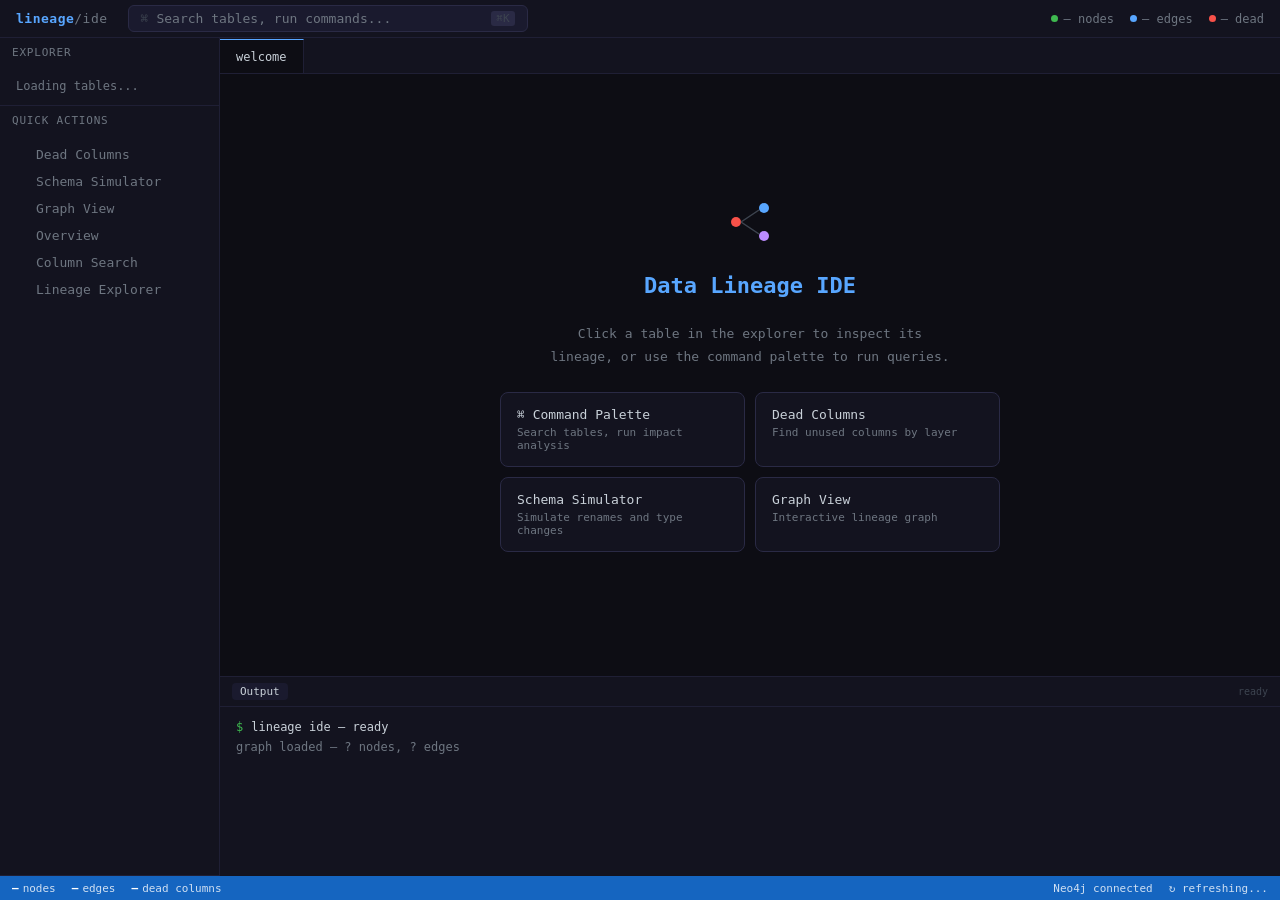
==== commit d764858a: "add lineage explorer tab with path visualization and drill-through navigation" ====
--- a/dashboard/templates/index.html
+++ b/dashboard/templates/index.html
@@ -604,6 +604,7 @@
         <div class="tree-item" onclick="openTab('graph','Graph View','🕸')"> Graph View</div>
         <div class="tree-item" onclick="openTab('overview','Overview','📊')"> Overview</div>
         <div class="tree-item" onclick="openTab('colsearch','Column Search','🔍')"> Column Search</div>
+        <div class="tree-item" onclick="openTab('lineage','Lineage Explorer','🔭')"> Lineage Explorer</div>
       </div>
     </div>
   </div>
@@ -749,6 +750,27 @@
     <div id="colsearch-results"><div class="empty-state">Type a column name to search across all tables.</div></div>
   </div>
 </div>
+<!-- LINEAGE EXPLORER -->
+<div class="panel" id="panel-lineage">
+  <div class="chunk">
+    <div class="section-title">Lineage Explorer</div>
+    <div class="inline-form" style="margin-bottom:20px">
+      <input id="lex-table"  placeholder="table e.g. raw_customers" style="width:220px">
+      <span style="color:var(--text3)">.</span>
+      <input id="lex-column" placeholder="column e.g. email" style="width:180px">
+      <select id="lex-mode">
+        <option value="upstream">Upstream</option>
+        <option value="downstream">Downstream</option>
+        <option value="impact">Impact</option>
+      </select>
+      <button class="btn" onclick="runLex()">Run</button>
+    </div>
+
+    <div id="lex-results">
+      <div class="empty-state">Enter a table and column to explore its lineage.</div>
+    </div>
+  </div>
+</div>
 
     </div>
 
@@ -818,6 +840,9 @@
   if (id === 'colsearch') {
     setTimeout(() => document.getElementById('colsearch-input').focus(), 100);
   }
+  if (id === 'lineage') {
+    setTimeout(() => document.getElementById('lex-table').focus(), 100);
+  }
 }
 
 function openTableTab(name) {
@@ -862,7 +887,8 @@
   const panelMap = {
   welcome: 'welcome', overview: 'overview',
   dead: 'dead', simulator: 'simulator',
-  graph: 'graph', colsearch: 'colsearch'
+  graph: 'graph', colsearch: 'colsearch',
+  lineage: 'lineage'
 };
   const panelId = panelMap[id] || 'table';
   const panel = document.getElementById('panel-' + panelId);
@@ -1327,6 +1353,210 @@
   toggleSimType();
   termLog(`$ opening simulator for ${table}.${column}`);
 }
+// ── LINEAGE EXPLORER ─────────────────────────────────
+async function runLex() {
+  const table  = document.getElementById('lex-table').value.trim();
+  const column = document.getElementById('lex-column').value.trim();
+  const mode   = document.getElementById('lex-mode').value;
+  const box    = document.getElementById('lex-results');
+
+  if (!table || !column) {
+    box.innerHTML = '<div class="error-msg">Enter both table and column.</div>';
+    return;
+  }
+
+  box.innerHTML = '<div class="loading">Running...</div>';
+  termLog(`$ lineage ${mode} ${table}.${column}`);
+
+  const data = await fetch(`/api/lineage/${mode}?table=${table}&column=${column}`)
+    .then(r => r.json());
+
+  const rows = data.rows || [];
+
+  if (!rows.length) {
+    box.innerHTML = `<div class="empty-state">No ${mode} found for ${table}.${column}</div>`;
+    termLog(`  no results`, 'out');
+    return;
+  }
+
+  termLog(`  ${rows.length} result(s) found`, 'out');
+
+  // key names differ per mode
+  const tableKey  = mode === 'upstream'   ? 'source_table'   : mode === 'downstream' ? 'target_table'  : 'affected_table';
+  const colKey    = mode === 'upstream'   ? 'source_column'  : mode === 'downstream' ? 'target_column' : 'affected_column';
+  const filesKey  = mode === 'impact'     ? 'via_scripts'    : 'sql_files';
+
+  // group by depth
+  const byDepth = {};
+  rows.forEach(r => {
+    const d = r.depth;
+    if (!byDepth[d]) byDepth[d] = [];
+    byDepth[d].push(r);
+  });
+
+  // deduplicate rows by table.column (keep shallowest)
+  const seen = {};
+  const deduped = [];
+  rows.forEach(r => {
+    const key = `${r[tableKey]}.${r[colKey]}`;
+    if (!seen[key]) { seen[key] = true; deduped.push(r); }
+  });
+
+  // build path visualization
+  const source = `${table}.${column}`;
+  const pathHtml = buildPathViz(source, deduped, tableKey, colKey, mode);
+
+  // build table
+  const tableHtml = `
+    <table class="rt">
+      <thead>
+        <tr>
+          <th>Depth</th>
+          <th>${mode === 'upstream' ? 'Source' : 'Target'} Column</th>
+          <th>Layer</th>
+          <th>Via Scripts</th>
+          <th>Actions</th>
+        </tr>
+      </thead>
+      <tbody>
+        ${deduped.map(r => {
+          const tname  = r[tableKey];
+          const cname  = r[colKey];
+          const layer  = tname.split('_')[0];
+          const files  = (r[filesKey] || []).join(' → ');
+          return `<tr>
+            <td style="color:var(--text2)">depth ${r.depth}</td>
+            <td>
+              <span style="color:var(--accent);cursor:pointer" onclick="openTableTab('${tname}')">${tname}</span>
+              <span style="color:var(--text3)">.</span>
+              <span style="color:var(--text)">${cname}</span>
+            </td>
+            <td>${layerTag(tname)}</td>
+            <td style="color:var(--text2);font-size:11px">${files}</td>
+            <td>
+              <button class="btn-ghost" style="padding:3px 8px;font-size:11px"
+                onclick="document.getElementById('lex-table').value='${tname}';
+                         document.getElementById('lex-column').value='${cname}';
+                         runLex()">explore →</button>
+            </td>
+          </tr>`;
+        }).join('')}
+      </tbody>
+    </table>
+  `;
+
+  box.innerHTML = `
+    <div style="margin-bottom:6px;color:var(--text2);font-size:12px">
+      ${deduped.length} unique column(s) ${mode === 'upstream' ? 'feed into' : 'are fed by'} <span style="color:var(--accent)">${source}</span>
+    </div>
+    ${pathHtml}
+    <div style="margin-top:20px">${tableHtml}</div>
+  `;
+}
+
+function buildPathViz(source, rows, tableKey, colKey, mode) {
+  if (!rows.length) return '';
+
+  const byDepth = {};
+  rows.forEach(r => {
+    const d = r.depth;
+    if (!byDepth[d]) byDepth[d] = [];
+    byDepth[d].push(r);
+  });
+
+  const maxDepth = Math.max(...Object.keys(byDepth).map(Number));
+  const depths   = mode === 'upstream'
+    ? Object.keys(byDepth).map(Number).sort((a,b) => b-a)
+    : Object.keys(byDepth).map(Number).sort((a,b) => a-b);
+
+  // source node
+  const sourceLayer = source.split('.')[0].split('_')[0];
+  let html = `
+    <div style="
+      background: var(--bg2);
+      border: 1px solid var(--border);
+      border-radius: 8px;
+      padding: 16px 20px;
+      overflow-x: auto;
+    ">
+      <div style="font-size:11px;color:var(--text2);margin-bottom:12px;text-transform:uppercase;letter-spacing:0.5px">
+        ${mode === 'upstream' ? 'Sources → ' : '→ Consumers'} Path
+      </div>
+      <div style="display:flex;align-items:flex-start;gap:0;min-width:max-content">
+  `;
+
+  if (mode !== 'upstream') {
+    // show source first
+    html += `
+      <div style="display:flex;flex-direction:column;align-items:center;gap:4px;margin-right:8px">
+        <div style="
+          background:var(--bg3);
+          border:2px solid ${LC[sourceLayer]||LC.other};
+          border-radius:6px;
+          padding:6px 12px;
+          font-size:12px;
+          color:var(--accent);
+          white-space:nowrap;
+        ">${source}</div>
+        <div style="font-size:10px;color:var(--text3)">source</div>
+      </div>
+      <div style="display:flex;align-items:center;padding-top:10px;margin-right:8px;color:var(--text3)">→</div>
+    `;
+  }
+
+  depths.forEach((depth, di) => {
+    const nodes = byDepth[depth];
+    html += `
+      <div style="display:flex;flex-direction:column;gap:6px;margin-right:8px">
+        ${nodes.map(r => {
+          const tname = r[tableKey];
+          const cname = r[colKey];
+          const l     = tname.split('_')[0];
+          return `
+            <div style="display:flex;flex-direction:column;align-items:center;gap:3px">
+              <div style="
+                background:var(--bg3);
+                border:1px solid ${LC[l]||LC.other};
+                border-radius:6px;
+                padding:5px 10px;
+                font-size:11px;
+                white-space:nowrap;
+                cursor:pointer;
+              " onclick="document.getElementById('lex-table').value='${tname}';document.getElementById('lex-column').value='${cname}';runLex()">
+                <span style="color:${LC[l]||LC.other}">${tname}</span><span style="color:var(--text3)">.</span><span style="color:var(--text)">${cname}</span>
+              </div>
+              <div style="font-size:10px;color:var(--text3)">depth ${depth}</div>
+            </div>
+          `;
+        }).join('')}
+      </div>
+    `;
+    if (di < depths.length - 1) {
+      html += `<div style="display:flex;align-items:center;padding-top:10px;margin-right:8px;color:var(--text3)">→</div>`;
+    }
+  });
+
+  if (mode === 'upstream') {
+    html += `
+      <div style="display:flex;align-items:center;padding-top:10px;margin-right:8px;color:var(--text3)">→</div>
+      <div style="display:flex;flex-direction:column;align-items:center;gap:4px">
+        <div style="
+          background:var(--bg3);
+          border:2px solid ${LC[sourceLayer]||LC.other};
+          border-radius:6px;
+          padding:6px 12px;
+          font-size:12px;
+          color:var(--accent);
+          white-space:nowrap;
+        ">${source}</div>
+        <div style="font-size:10px;color:var(--text3)">target</div>
+      </div>
+    `;
+  }
+
+  html += `</div></div>`;
+  return html;
+}
 
 boot();
 </script>
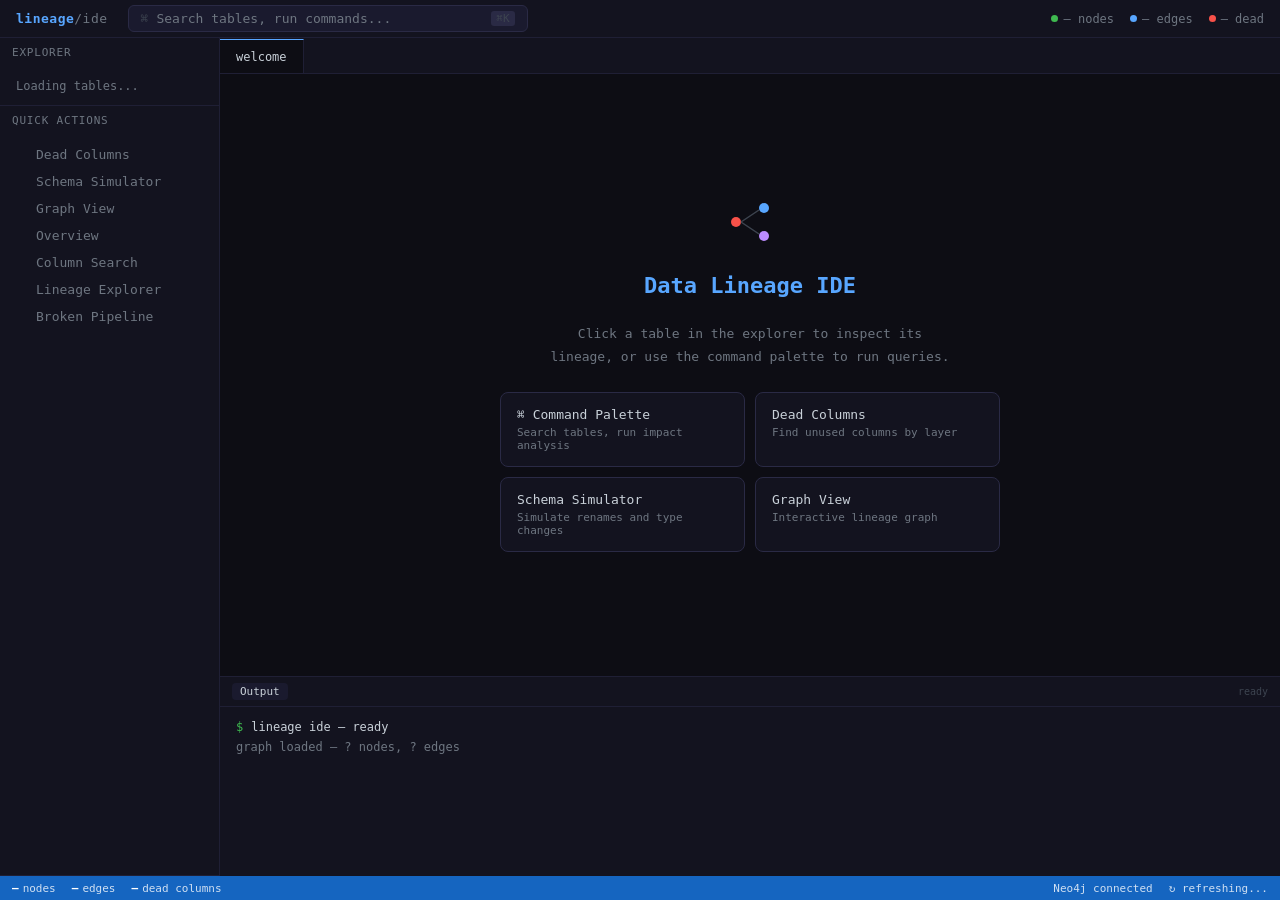
==== commit dd8dbf73: "add broken pipeline detector for phantom sources and isolated tables" ====
--- a/dashboard/templates/index.html
+++ b/dashboard/templates/index.html
@@ -605,6 +605,7 @@
         <div class="tree-item" onclick="openTab('overview','Overview','📊')"> Overview</div>
         <div class="tree-item" onclick="openTab('colsearch','Column Search','🔍')"> Column Search</div>
         <div class="tree-item" onclick="openTab('lineage','Lineage Explorer','🔭')"> Lineage Explorer</div>
+        <div class="tree-item" onclick="openTab('broken','Broken Pipeline','🔴')"> Broken Pipeline</div>
       </div>
     </div>
   </div>
@@ -772,6 +773,14 @@
   </div>
 </div>
 
+<!-- BROKEN PIPELINE -->
+<div class="panel" id="panel-broken">
+  <div class="chunk">
+    <div class="section-title">Broken Pipeline Detector</div>
+    <div id="broken-content"><div class="loading">Loading...</div></div>
+  </div>
+</div>
+
     </div>
 
     <!-- TERMINAL -->
@@ -843,6 +852,7 @@
   if (id === 'lineage') {
     setTimeout(() => document.getElementById('lex-table').focus(), 100);
   }
+  if (id === 'broken') loadBrokenPipeline();
 }
 
 function openTableTab(name) {
@@ -888,7 +898,7 @@
   welcome: 'welcome', overview: 'overview',
   dead: 'dead', simulator: 'simulator',
   graph: 'graph', colsearch: 'colsearch',
-  lineage: 'lineage'
+  lineage: 'lineage', broken: 'broken'
 };
   const panelId = panelMap[id] || 'table';
   const panel = document.getElementById('panel-' + panelId);
@@ -1557,6 +1567,117 @@
   html += `</div></div>`;
   return html;
 }
+// ── BROKEN PIPELINE ──────────────────────────────────
+async function loadBrokenPipeline() {
+  const content = document.getElementById('broken-content');
+  content.innerHTML = '<div class="loading">Scanning pipeline...</div>';
+  termLog('$ lineage broken-pipeline');
+
+  const data = await fetch('/api/broken-pipeline').then(r => r.json());
+
+  termLog(`  ${data.total_phantoms} phantom source(s), ${data.total_isolated} isolated table(s)`, 'out');
+
+  const summaryHtml = `
+    <div style="display:flex;gap:12px;margin-bottom:20px;flex-wrap:wrap">
+      <div class="info-block" style="flex:1;min-width:160px">
+        <div class="ib-label">Phantom Sources</div>
+        <div class="ib-val" style="color:${data.total_phantoms > 0 ? 'var(--red)' : 'var(--green)'}">
+          ${data.total_phantoms}
+        </div>
+      </div>
+      <div class="info-block" style="flex:1;min-width:160px">
+        <div class="ib-label">Isolated Tables</div>
+        <div class="ib-val" style="color:${data.total_isolated > 0 ? 'var(--yellow)' : 'var(--green)'}">
+          ${data.total_isolated}
+        </div>
+      </div>
+      <div class="info-block" style="flex:1;min-width:160px">
+        <div class="ib-label">Pipeline Status</div>
+        <div class="ib-val" style="font-size:18px;color:${data.total_phantoms > 0 ? 'var(--red)' : 'var(--green)'}">
+          ${data.total_phantoms > 0 ? '⚠ Issues Found' : '✓ Healthy'}
+        </div>
+      </div>
+    </div>
+  `;
+
+  let phantomHtml = '';
+  if (data.phantom_sources.length) {
+    const rows = data.phantom_sources.map(r => {
+      const scripts = r.in_scripts.join(', ');
+      const refs    = r.referenced_by.map(t =>
+        `<span style="color:var(--accent);cursor:pointer" onclick="openTableTab('${t}')">${t}</span>`
+      ).join(', ');
+      return `<tr>
+        <td style="color:var(--red)">${r.missing_table}</td>
+        <td>${refs}</td>
+        <td style="color:var(--text2);font-size:11px">${scripts}</td>
+        <td>
+          <button class="btn-ghost" style="padding:3px 8px;font-size:11px"
+            onclick="openTableTab('${r.missing_table}')">inspect</button>
+        </td>
+      </tr>`;
+    }).join('');
+
+    phantomHtml = `
+      <div style="margin-bottom:20px">
+        <div class="section-title" style="color:var(--red);margin-bottom:10px">
+          ⚠ Phantom Sources — referenced but never created
+        </div>
+        <p style="color:var(--text2);font-size:12px;margin-bottom:12px">
+          These tables appear as inputs in SQL scripts but have no corresponding output script in the system.
+          They may be external sources, missing migrations, or typos in table names.
+        </p>
+        <table class="rt">
+          <thead><tr><th>Missing Table</th><th>Referenced By</th><th>In Scripts</th><th>Actions</th></tr></thead>
+          <tbody>${rows}</tbody>
+        </table>
+      </div>
+    `;
+  } else {
+    phantomHtml = `
+      <div style="margin-bottom:20px">
+        <div class="section-title" style="color:var(--green);margin-bottom:10px">✓ No phantom sources found</div>
+        <p style="color:var(--text2);font-size:12px">Every input table has a corresponding output script.</p>
+      </div>
+    `;
+  }
+
+  let isolatedHtml = '';
+  if (data.isolated_tables.length) {
+    isolatedHtml = `
+      <div>
+        <div class="section-title" style="color:var(--yellow);margin-bottom:10px">
+          ⚡ Isolated Tables — no upstream or downstream connections
+        </div>
+        <p style="color:var(--text2);font-size:12px;margin-bottom:12px">
+          These tables exist in the graph but are not connected to any other table via FEEDS edges.
+        </p>
+        <div style="display:flex;gap:8px;flex-wrap:wrap">
+          ${data.isolated_tables.map(t => `
+            <div style="
+              background:var(--bg2);
+              border:1px solid var(--yellow);
+              border-radius:6px;
+              padding:6px 12px;
+              font-size:12px;
+              cursor:pointer;
+              color:var(--yellow)
+            " onclick="openTableTab('${t}')">${t}</div>
+          `).join('')}
+        </div>
+      </div>
+    `;
+  } else {
+    isolatedHtml = `
+      <div>
+        <div class="section-title" style="color:var(--green);margin-bottom:10px">✓ No isolated tables found</div>
+        <p style="color:var(--text2);font-size:12px">Every table is connected to the pipeline.</p>
+      </div>
+    `;
+  }
+
+  content.innerHTML = summaryHtml + phantomHtml + isolatedHtml;
+}
 
 boot();
 </script>
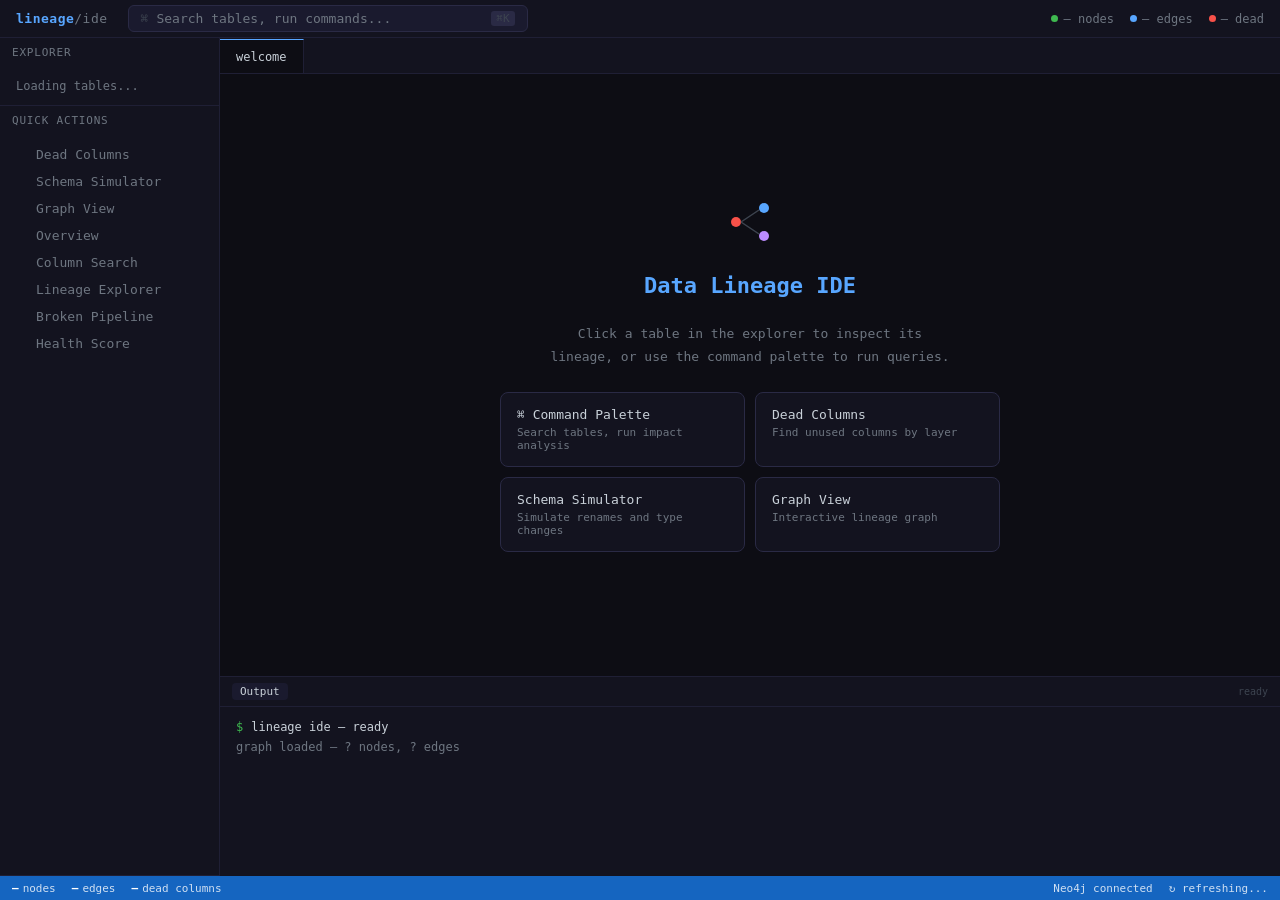
==== commit 80525975: "add pipeline health score with per-table scoring, grades, and score breakdow" ====
--- a/dashboard/templates/index.html
+++ b/dashboard/templates/index.html
@@ -606,6 +606,7 @@
         <div class="tree-item" onclick="openTab('colsearch','Column Search','🔍')"> Column Search</div>
         <div class="tree-item" onclick="openTab('lineage','Lineage Explorer','🔭')"> Lineage Explorer</div>
         <div class="tree-item" onclick="openTab('broken','Broken Pipeline','🔴')"> Broken Pipeline</div>
+        <div class="tree-item" onclick="openTab('health','Health Score','❤️')"> Health Score</div>
       </div>
     </div>
   </div>
@@ -781,6 +782,14 @@
   </div>
 </div>
 
+<!-- HEALTH SCORE -->
+<div class="panel" id="panel-health">
+  <div class="chunk">
+    <div class="section-title">Pipeline Health Score</div>
+    <div id="health-content"><div class="loading">Calculating scores...</div></div>
+  </div>
+</div>
+
     </div>
 
     <!-- TERMINAL -->
@@ -853,6 +862,7 @@
     setTimeout(() => document.getElementById('lex-table').focus(), 100);
   }
   if (id === 'broken') loadBrokenPipeline();
+  if (id === 'health') loadHealth();
 }
 
 function openTableTab(name) {
@@ -898,7 +908,8 @@
   welcome: 'welcome', overview: 'overview',
   dead: 'dead', simulator: 'simulator',
   graph: 'graph', colsearch: 'colsearch',
-  lineage: 'lineage', broken: 'broken'
+  lineage: 'lineage', broken: 'broken',
+  health: 'health'
 };
   const panelId = panelMap[id] || 'table';
   const panel = document.getElementById('panel-' + panelId);
@@ -1678,6 +1689,97 @@
 
   content.innerHTML = summaryHtml + phantomHtml + isolatedHtml;
 }
+// ── HEALTH SCORE ─────────────────────────────────────
+async function loadHealth() {
+  const content = document.getElementById('health-content');
+  content.innerHTML = '<div class="loading">Calculating health scores...</div>';
+  termLog('$ lineage health-score');
+
+  const data = await fetch('/api/health').then(r => r.json());
+  termLog(`  average score: ${data.average_score}/100 across ${data.total_tables} tables`, 'out');
+
+  const avgColor = data.average_score >= 90 ? 'var(--green)'
+                 : data.average_score >= 75 ? 'var(--accent)'
+                 : data.average_score >= 60 ? 'var(--yellow)'
+                 : 'var(--red)';
+
+  const gradeColors = { A:'var(--green)', B:'var(--accent)', C:'var(--yellow)', D:'var(--orange)', F:'var(--red)' };
+
+  const summaryHtml = `
+    <div style="display:flex;gap:12px;margin-bottom:24px;flex-wrap:wrap;align-items:stretch">
+      <div class="info-block" style="text-align:center;min-width:140px">
+        <div class="ib-label">Average Score</div>
+        <div style="font-size:48px;font-weight:700;color:${avgColor};line-height:1.2">${data.average_score}</div>
+        <div style="color:var(--text2);font-size:12px">out of 100</div>
+      </div>
+      <div style="flex:1;display:grid;grid-template-columns:repeat(5,1fr);gap:8px;min-width:300px">
+        ${Object.entries(data.grade_counts).map(([grade, count]) => `
+          <div class="info-block" style="text-align:center">
+            <div style="font-size:22px;font-weight:700;color:${gradeColors[grade]}">${grade}</div>
+            <div style="font-size:18px;color:var(--text)">${count}</div>
+            <div style="font-size:10px;color:var(--text2)">table(s)</div>
+          </div>
+        `).join('')}
+      </div>
+    </div>
+  `;
+
+  const rows = data.scores.map(s => {
+    const scoreColor = s.score >= 90 ? 'var(--green)'
+                     : s.score >= 75 ? 'var(--accent)'
+                     : s.score >= 60 ? 'var(--yellow)'
+                     : s.score >= 40 ? 'var(--orange)'
+                     : 'var(--red)';
+
+    const barWidth = s.score;
+    const deadPct  = s.dead_ratio;
+
+    return `<tr>
+      <td style="cursor:pointer;color:var(--accent)" onclick="openTableTab('${s.table}')">${s.table}</td>
+      <td>${layerTag(s.table)}</td>
+      <td>
+        <div style="display:flex;align-items:center;gap:8px">
+          <div style="
+            width:80px;height:6px;background:var(--border2);border-radius:3px;overflow:hidden
+          ">
+            <div style="width:${barWidth}%;height:100%;background:${scoreColor};border-radius:3px"></div>
+          </div>
+          <span style="color:${scoreColor};font-weight:700">${s.score}</span>
+          <span style="color:${gradeColors[s.grade]};font-size:11px;font-weight:700">${s.grade}</span>
+        </div>
+      </td>
+      <td style="color:${s.dead_cols > 0 ? 'var(--red)' : 'var(--green)'}">
+        ${s.dead_cols} / ${s.total_cols}
+        <span style="color:var(--text3);font-size:11px">(${deadPct}%)</span>
+      </td>
+      <td style="color:var(--text2)">↑ ${s.upstream} ↓ ${s.downstream}</td>
+      <td>
+        <button class="btn-ghost" style="padding:3px 8px;font-size:11px"
+          onclick="openTab('dead','Dead Columns','💀'); document.getElementById('dead-exclude').value='rpt_,mrt_'; loadDeadPanel()">
+          dead cols
+        </button>
+      </td>
+    </tr>`;
+  }).join('');
+
+  content.innerHTML = `
+    ${summaryHtml}
+    <div class="section-title" style="margin-bottom:10px">Table Scores (sorted by score ascending)</div>
+    <table class="rt">
+      <thead>
+        <tr>
+          <th>Table</th>
+          <th>Layer</th>
+          <th>Score</th>
+          <th>Dead Columns</th>
+          <th>Connections</th>
+          <th>Actions</th>
+        </tr>
+      </thead>
+      <tbody>${rows}</tbody>
+    </table>
+  `;
+}
 
 boot();
 </script>
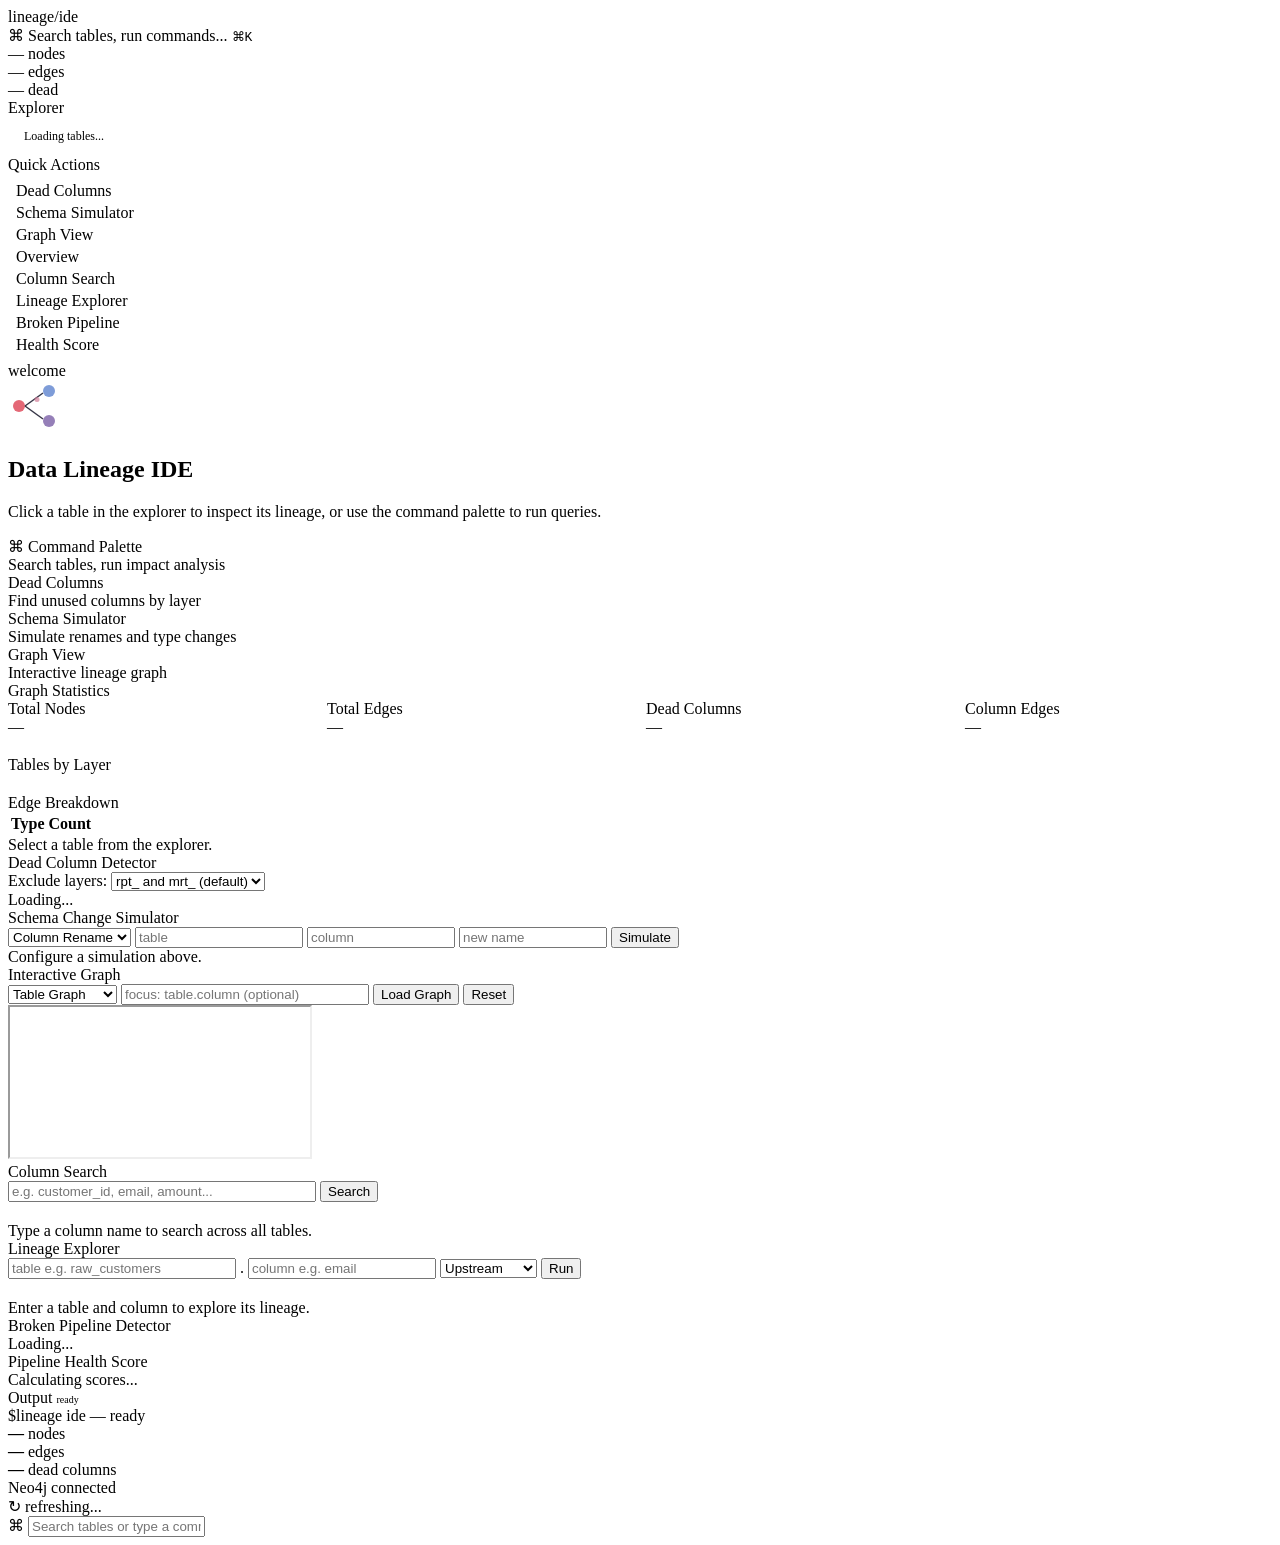
==== commit 7f5d73a5: "refactor: separate dashboard into index.html, style.css, app.js + apply Kanagawa theme" ====
--- a/dashboard/templates/index.html
+++ b/dashboard/templates/index.html
@@ -1,576 +1,14 @@
 <!DOCTYPE html>
 <html lang="en">
 <head>
-<meta charset="UTF-8">
-<meta name="viewport" content="width=device-width, initial-scale=1.0">
-<title>Lineage IDE</title>
-<style>
-  :root {
-    --bg:       #0d0d14;
-    --bg2:      #13131f;
-    --bg3:      #1a1a2e;
-    --border:   #1f1f35;
-    --border2:  #2a2a45;
-    --text:     #c9d1d9;
-    --text2:    #6e7681;
-    --text3:    #3d4450;
-    --accent:   #58a6ff;
-    --green:    #3fb950;
-    --yellow:   #d29922;
-    --red:      #f85149;
-    --purple:   #bc8cff;
-    --orange:   #ffa657;
-    --raw:      #f85149;
-    --stg:      #d29922;
-    --dim:      #58a6ff;
-    --fct:      #58a6ff;
-    --mrt:      #3fb950;
-    --rpt:      #bc8cff;
-  }
-  * { box-sizing: border-box; margin: 0; padding: 0; }
-  body {
-    background: var(--bg);
-    color: var(--text);
-    font-family: 'SF Mono', 'Fira Code', 'Cascadia Code', monospace;
-    font-size: 13px;
-    height: 100vh;
-    display: flex;
-    flex-direction: column;
-    overflow: hidden;
-  }
-
-  /* TOP BAR */
-  .titlebar {
-    height: 38px;
-    background: var(--bg2);
-    border-bottom: 1px solid var(--border);
-    display: flex;
-    align-items: center;
-    padding: 0 16px;
-    gap: 20px;
-    flex-shrink: 0;
-  }
-  .titlebar .logo {
-    color: var(--accent);
-    font-weight: 700;
-    font-size: 13px;
-    letter-spacing: 0.5px;
-  }
-  .titlebar .logo span { color: var(--text2); font-weight: 400; }
-  .cmd-trigger {
-    flex: 1;
-    max-width: 400px;
-    background: var(--bg3);
-    border: 1px solid var(--border2);
-    border-radius: 6px;
-    padding: 5px 12px;
-    color: var(--text2);
-    cursor: pointer;
-    display: flex;
-    align-items: center;
-    gap: 8px;
-    transition: border-color 0.15s;
-  }
-  .cmd-trigger:hover { border-color: var(--accent); color: var(--text); }
-  .cmd-trigger kbd {
-    margin-left: auto;
-    background: var(--border2);
-    border-radius: 3px;
-    padding: 1px 5px;
-    font-size: 11px;
-    color: var(--text3);
-  }
-  .statusbar-icons { display: flex; gap: 16px; margin-left: auto; }
-  .stat-pill {
-    display: flex;
-    align-items: center;
-    gap: 5px;
-    color: var(--text2);
-    font-size: 12px;
-  }
-  .stat-pill .dot { width: 7px; height: 7px; border-radius: 50%; }
-
-  /* LAYOUT */
-  .workspace {
-    display: flex;
-    flex: 1;
-    overflow: hidden;
-  }
-
-  /* SIDEBAR */
-  .sidebar {
-    width: 220px;
-    background: var(--bg2);
-    border-right: 1px solid var(--border);
-    display: flex;
-    flex-direction: column;
-    flex-shrink: 0;
-    overflow: hidden;
-  }
-  .sidebar-section {
-    border-bottom: 1px solid var(--border);
-    flex-shrink: 0;
-  }
-  .sidebar-section-header {
-    padding: 8px 12px;
-    color: var(--text2);
-    font-size: 11px;
-    letter-spacing: 0.8px;
-    text-transform: uppercase;
-    display: flex;
-    align-items: center;
-    justify-content: space-between;
-    cursor: pointer;
-    user-select: none;
-  }
-  .sidebar-section-header:hover { color: var(--text); }
-  .sidebar-tree { overflow-y: auto; max-height: 240px; }
-  .tree-group { padding: 4px 0; }
-  .tree-group-label {
-    padding: 3px 12px;
-    font-size: 11px;
-    color: var(--text3);
-    text-transform: uppercase;
-    letter-spacing: 0.5px;
-  }
-  .tree-item {
-    padding: 4px 12px 4px 24px;
-    cursor: pointer;
-    color: var(--text2);
-    display: flex;
-    align-items: center;
-    gap: 6px;
-    border-radius: 4px;
-    margin: 0 4px;
-    transition: background 0.1s;
-    white-space: nowrap;
-    overflow: hidden;
-    text-overflow: ellipsis;
-  }
-  .tree-item:hover { background: var(--bg3); color: var(--text); }
-  .tree-item.active { background: #1f3a5f; color: var(--accent); }
-  .tree-dot { width: 6px; height: 6px; border-radius: 50%; flex-shrink: 0; }
-
-  /* MAIN PANELS */
-  .main {
-    flex: 1;
-    display: flex;
-    flex-direction: column;
-    overflow: hidden;
-  }
-
-  /* TABS */
-  .editor-tabs {
-    height: 36px;
-    background: var(--bg2);
-    border-bottom: 1px solid var(--border);
-    display: flex;
-    align-items: flex-end;
-    overflow-x: auto;
-    flex-shrink: 0;
-  }
-  .editor-tab {
-    height: 34px;
-    padding: 0 16px;
-    display: flex;
-    align-items: center;
-    gap: 8px;
-    cursor: pointer;
-    color: var(--text2);
-    border-right: 1px solid var(--border);
-    border-top: 1px solid transparent;
-    font-size: 12px;
-    white-space: nowrap;
-    background: var(--bg2);
-    transition: all 0.1s;
-    flex-shrink: 0;
-  }
-  .editor-tab:hover { color: var(--text); }
-  .editor-tab.active {
-    background: var(--bg);
-    color: var(--text);
-    border-top-color: var(--accent);
-  }
-  .editor-tab .close {
-    color: var(--text3);
-    font-size: 14px;
-    line-height: 1;
-    padding: 0 2px;
-    border-radius: 3px;
-  }
-  .editor-tab .close:hover { background: var(--border2); color: var(--text); }
-
-  /* PANELS */
-  .panels {
-    flex: 1;
-    display: flex;
-    overflow: hidden;
-  }
-  .panel {
-    flex: 1;
-    overflow-y: auto;
-    padding: 24px;
-    display: none;
-  }
-  .panel.active { display: block; }
-
-  /* WELCOME */
-  .welcome {
-    display: flex;
-    flex-direction: column;
-    align-items: center;
-    justify-content: center;
-    height: 100%;
-    gap: 24px;
-    color: var(--text2);
-  }
-  .welcome h2 { color: var(--accent); font-size: 22px; font-weight: 700; }
-  .welcome p { font-size: 13px; max-width: 400px; text-align: center; line-height: 1.8; }
-  .shortcut-grid {
-    display: grid;
-    grid-template-columns: 1fr 1fr;
-    gap: 10px;
-    width: 100%;
-    max-width: 500px;
-  }
-  .shortcut-card {
-    background: var(--bg2);
-    border: 1px solid var(--border2);
-    border-radius: 8px;
-    padding: 14px 16px;
-    cursor: pointer;
-    transition: all 0.15s;
-  }
-  .shortcut-card:hover { border-color: var(--accent); background: var(--bg3); }
-  .shortcut-card .sc-title { color: var(--text); font-size: 13px; margin-bottom: 4px; }
-  .shortcut-card .sc-desc { color: var(--text2); font-size: 11px; }
-
-  /* INSPECTOR */
-  .inspector-header {
-    display: flex;
-    align-items: center;
-    gap: 10px;
-    margin-bottom: 20px;
-  }
-  .inspector-header h2 { font-size: 16px; color: var(--text); }
-  .tag {
-    display: inline-block;
-    padding: 2px 8px;
-    border-radius: 4px;
-    font-size: 11px;
-    font-weight: 600;
-  }
-  .tag-raw    { background: #f8514920; color: var(--raw); }
-  .tag-stg    { background: #d2992220; color: var(--stg); }
-  .tag-dim    { background: #58a6ff20; color: var(--dim); }
-  .tag-fct    { background: #58a6ff20; color: var(--fct); }
-  .tag-mrt    { background: #3fb95020; color: var(--mrt); }
-  .tag-rpt    { background: #bc8cff20; color: var(--rpt); }
-
-  .inspector-grid {
-    display: grid;
-    grid-template-columns: 1fr 1fr;
-    gap: 16px;
-    margin-bottom: 20px;
-  }
-  .info-block {
-    background: var(--bg2);
-    border: 1px solid var(--border);
-    border-radius: 8px;
-    padding: 16px;
-  }
-  .info-block .ib-label { color: var(--text2); font-size: 11px; margin-bottom: 8px; text-transform: uppercase; letter-spacing: 0.5px; }
-  .info-block .ib-val { color: var(--accent); font-size: 24px; font-weight: 700; }
-
-  .lineage-section { margin-bottom: 20px; }
-  .lineage-section h3 { color: var(--text2); font-size: 11px; text-transform: uppercase; letter-spacing: 0.5px; margin-bottom: 10px; }
-  .lineage-row {
-    display: flex;
-    align-items: center;
-    gap: 8px;
-    padding: 7px 12px;
-    background: var(--bg2);
-    border: 1px solid var(--border);
-    border-radius: 6px;
-    margin-bottom: 5px;
-    font-size: 12px;
-  }
-  .lineage-row .lr-col { flex: 1; }
-  .lineage-row .lr-depth { color: var(--text3); font-size: 11px; }
-  .lineage-row .lr-file { color: var(--text2); font-size: 11px; text-align: right; }
-  .arrow { color: var(--text3); }
-
-  /* COMMAND PALETTE */
-  .palette-overlay {
-    display: none;
-    position: fixed;
-    inset: 0;
-    background: rgba(0,0,0,0.7);
-    z-index: 1000;
-    align-items: flex-start;
-    justify-content: center;
-    padding-top: 80px;
-  }
-  .palette-overlay.open { display: flex; }
-  .palette {
-    width: 600px;
-    background: var(--bg2);
-    border: 1px solid var(--border2);
-    border-radius: 10px;
-    overflow: hidden;
-    box-shadow: 0 24px 64px rgba(0,0,0,0.8);
-  }
-  .palette-input-row {
-    display: flex;
-    align-items: center;
-    gap: 10px;
-    padding: 14px 16px;
-    border-bottom: 1px solid var(--border);
-  }
-  .palette-input-row input {
-    flex: 1;
-    background: none;
-    border: none;
-    outline: none;
-    color: var(--text);
-    font-family: inherit;
-    font-size: 15px;
-  }
-  .palette-input-row input::placeholder { color: var(--text3); }
-  .palette-suggestions { max-height: 320px; overflow-y: auto; }
-  .pal-group-label {
-    padding: 8px 16px 4px;
-    font-size: 10px;
-    color: var(--text3);
-    text-transform: uppercase;
-    letter-spacing: 0.8px;
-  }
-  .pal-item {
-    padding: 10px 16px;
-    cursor: pointer;
-    display: flex;
-    align-items: center;
-    gap: 10px;
-    transition: background 0.1s;
-  }
-  .pal-item:hover, .pal-item.selected { background: var(--bg3); }
-  .pal-item .pi-icon { color: var(--text2); width: 16px; text-align: center; }
-  .pal-item .pi-main { flex: 1; color: var(--text); }
-  .pal-item .pi-sub { color: var(--text2); font-size: 11px; }
-  .pal-item .pi-tag { color: var(--text3); font-size: 11px; }
-
-  /* TERMINAL PANEL */
-  .terminal-panel {
-    height: 200px;
-    background: var(--bg2);
-    border-top: 1px solid var(--border);
-    display: flex;
-    flex-direction: column;
-    flex-shrink: 0;
-  }
-  .terminal-header {
-    padding: 6px 12px;
-    border-bottom: 1px solid var(--border);
-    color: var(--text2);
-    font-size: 11px;
-    display: flex;
-    align-items: center;
-    gap: 12px;
-  }
-  .terminal-header .th-tab {
-    cursor: pointer;
-    padding: 2px 8px;
-    border-radius: 4px;
-  }
-  .terminal-header .th-tab.active { background: var(--bg3); color: var(--text); }
-  .terminal-body {
-    flex: 1;
-    overflow-y: auto;
-    padding: 10px 16px;
-    font-size: 12px;
-    line-height: 1.7;
-  }
-  .t-line { display: flex; gap: 8px; }
-  .t-prompt { color: var(--green); flex-shrink: 0; }
-  .t-cmd { color: var(--text); }
-  .t-out { color: var(--text2); }
-  .t-err { color: var(--red); }
-  .t-info { color: var(--accent); }
-
-  /* RESULT TABLE */
-  .rt { width: 100%; border-collapse: collapse; margin-top: 10px; }
-  .rt th { background: var(--bg3); color: var(--text2); padding: 7px 12px; text-align: left; font-size: 11px; text-transform: uppercase; letter-spacing: 0.4px; border-bottom: 1px solid var(--border2); }
-  .rt td { padding: 8px 12px; border-bottom: 1px solid var(--border); font-size: 12px; color: var(--text); }
-  .rt tr:hover td { background: var(--bg2); }
-
-  /* SIMULATOR RESULT */
-  .sim-header {
-    background: var(--bg2);
-    border: 1px solid var(--border);
-    border-radius: 8px;
-    padding: 16px 20px;
-    margin-bottom: 16px;
-    display: flex;
-    gap: 24px;
-    align-items: center;
-    flex-wrap: wrap;
-  }
-  .sim-stat { text-align: center; }
-  .sim-stat .ss-val { font-size: 22px; font-weight: 700; color: var(--accent); }
-  .sim-stat .ss-label { font-size: 11px; color: var(--text2); margin-top: 2px; }
-  .exec-order {
-    background: var(--bg2);
-    border: 1px solid var(--border);
-    border-radius: 8px;
-    padding: 14px 16px;
-    margin-bottom: 16px;
-  }
-  .exec-order h3 { color: var(--text2); font-size: 11px; text-transform: uppercase; letter-spacing: 0.5px; margin-bottom: 10px; }
-  .exec-steps { display: flex; align-items: center; gap: 6px; flex-wrap: wrap; }
-  .exec-step {
-    display: flex;
-    align-items: center;
-    gap: 6px;
-  }
-  .exec-step .step-num {
-    background: var(--bg3);
-    border: 1px solid var(--border2);
-    border-radius: 4px;
-    padding: 3px 8px;
-    font-size: 11px;
-    color: var(--text);
-  }
-  .exec-step .step-arr { color: var(--text3); }
-
-  /* SEVERITY */
-  .sev-LOW      { color: var(--green); }
-  .sev-MEDIUM   { color: var(--yellow); }
-  .sev-HIGH     { color: var(--orange); }
-  .sev-CRITICAL { color: var(--red); }
-
-  /* GRAPH PANEL */
-  .graph-controls {
-    display: flex;
-    gap: 10px;
-    margin-bottom: 16px;
-    align-items: center;
-  }
-  .graph-controls select, .graph-controls input {
-    background: var(--bg2);
-    border: 1px solid var(--border2);
-    border-radius: 5px;
-    color: var(--text);
-    padding: 6px 10px;
-    font-family: inherit;
-    font-size: 12px;
-    outline: none;
-  }
-  .graph-controls select:focus, .graph-controls input:focus { border-color: var(--accent); }
-  .btn {
-    background: var(--accent);
-    border: none;
-    border-radius: 5px;
-    color: #0d1117;
-    padding: 6px 14px;
-    font-family: inherit;
-    font-size: 12px;
-    font-weight: 600;
-    cursor: pointer;
-    transition: opacity 0.15s;
-  }
-  .btn:hover { opacity: 0.85; }
-  .btn-ghost {
-    background: var(--bg2);
-    border: 1px solid var(--border2);
-    border-radius: 5px;
-    color: var(--text);
-    padding: 6px 14px;
-    font-family: inherit;
-    font-size: 12px;
-    cursor: pointer;
-  }
-  .btn-ghost:hover { border-color: var(--accent); color: var(--accent); }
-  iframe { width: 100%; height: 600px; border: 1px solid var(--border); border-radius: 8px; }
-
-  /* STATUSBAR */
-  .statusbar {
-    height: 24px;
-    background: #1565c0;
-    display: flex;
-    align-items: center;
-    padding: 0 12px;
-    gap: 16px;
-    flex-shrink: 0;
-    font-size: 11px;
-  }
-  .statusbar .sb-item { color: rgba(255,255,255,0.8); display: flex; align-items: center; gap: 4px; }
-  .statusbar .sb-item strong { color: white; }
-  .statusbar .sb-right { margin-left: auto; display: flex; gap: 16px; }
-
-  /* DEAD COLUMNS */
-  .dead-filter {
-    display: flex;
-    gap: 10px;
-    margin-bottom: 16px;
-    align-items: center;
-  }
-  .dead-filter select {
-    background: var(--bg2);
-    border: 1px solid var(--border2);
-    border-radius: 5px;
-    color: var(--text);
-    padding: 6px 10px;
-    font-family: inherit;
-    font-size: 12px;
-    outline: none;
-  }
-
-  /* SCROLLBAR */
-  ::-webkit-scrollbar { width: 6px; height: 6px; }
-  ::-webkit-scrollbar-track { background: transparent; }
-  ::-webkit-scrollbar-thumb { background: var(--border2); border-radius: 3px; }
-  ::-webkit-scrollbar-thumb:hover { background: var(--text3); }
-
-  .empty-state { color: var(--text3); font-style: italic; padding: 20px 0; text-align: center; }
-  .loading { color: var(--text2); padding: 12px 0; }
-  .error-msg { color: var(--red); padding: 8px 0; }
-
-  .inline-form {
-    display: flex;
-    gap: 8px;
-    align-items: center;
-    flex-wrap: wrap;
-    margin-bottom: 16px;
-  }
-  .inline-form input, .inline-form select {
-    background: var(--bg2);
-    border: 1px solid var(--border2);
-    border-radius: 5px;
-    color: var(--text);
-    padding: 6px 10px;
-    font-family: inherit;
-    font-size: 12px;
-    outline: none;
-  }
-  .inline-form input:focus, .inline-form select:focus { border-color: var(--accent); }
-  .inline-form label { color: var(--text2); font-size: 11px; }
-
-  .section-title {
-    font-size: 11px;
-    text-transform: uppercase;
-    letter-spacing: 0.6px;
-    color: var(--text2);
-    margin-bottom: 10px;
-    padding-bottom: 6px;
-    border-bottom: 1px solid var(--border);
-  }
-
-  .chunk { margin-bottom: 24px; }
-</style>
+  <meta charset="UTF-8">
+  <meta name="viewport" content="width=device-width, initial-scale=1.0">
+  <title>Lineage IDE</title>
+  <link rel="stylesheet" href="/static/style.css">
 </head>
 <body>
 
-<!-- TITLE BAR -->
+<!-- ── TITLE BAR ──────────────────────────────────────── -->
 <div class="titlebar">
   <div class="logo">lineage<span>/ide</span></div>
   <div class="cmd-trigger" onclick="openPalette()">
@@ -585,7 +23,7 @@
   </div>
 </div>
 
-<!-- WORKSPACE -->
+<!-- ── WORKSPACE ──────────────────────────────────────── -->
 <div class="workspace">
 
   <!-- SIDEBAR -->
@@ -613,6 +51,7 @@
 
   <!-- MAIN -->
   <div class="main">
+
     <!-- EDITOR TABS -->
     <div class="editor-tabs" id="editor-tabs">
       <div class="editor-tab active" data-tab="welcome" onclick="switchPanel('welcome')">
@@ -627,12 +66,14 @@
       <div class="panel active" id="panel-welcome">
         <div class="welcome">
           <div>
-            <svg width="48" height="48" viewBox="0 0 48 48" fill="none">
-              <circle cx="10" cy="24" r="5" fill="#f85149"/>
-              <circle cx="38" cy="10" r="5" fill="#58a6ff"/>
-              <circle cx="38" cy="38" r="5" fill="#bc8cff"/>
-              <line x1="15" y1="24" x2="33" y2="12" stroke="#3d4450" stroke-width="1.5"/>
-              <line x1="15" y1="24" x2="33" y2="36" stroke="#3d4450" stroke-width="1.5"/>
+            <svg width="52" height="52" viewBox="0 0 52 52" fill="none">
+              <circle cx="11" cy="26" r="6" fill="#e46876"/>
+              <circle cx="41" cy="11" r="6" fill="#7e9cd8"/>
+              <circle cx="41" cy="41" r="6" fill="#957fb8"/>
+              <line x1="17" y1="26" x2="35" y2="13" stroke="#363646" stroke-width="1.5"/>
+              <line x1="17" y1="26" x2="35" y2="39" stroke="#363646" stroke-width="1.5"/>
+              <!-- sakura accent dot -->
+              <circle cx="29" cy="19.5" r="2.5" fill="#d27e99" opacity="0.7"/>
             </svg>
           </div>
           <h2>Data Lineage IDE</h2>
@@ -709,11 +150,11 @@
               <option value="rename">Column Rename</option>
               <option value="type">Type Change</option>
             </select>
-            <input id="sim-table" placeholder="table" style="width:160px">
-            <input id="sim-col" placeholder="column" style="width:140px">
+            <input id="sim-table"   placeholder="table"    style="width:160px">
+            <input id="sim-col"     placeholder="column"   style="width:140px">
             <input id="sim-newname" placeholder="new name" style="width:140px">
             <input id="sim-oldtype" placeholder="old type" style="width:110px; display:none">
-            <span id="sim-arrow" style="color:var(--text3); display:none">→</span>
+            <span  id="sim-arrow"   style="color:var(--text3); display:none">→</span>
             <input id="sim-newtype" placeholder="new type" style="width:110px; display:none">
             <button class="btn" onclick="runSim()">Simulate</button>
           </div>
@@ -737,60 +178,62 @@
           <iframe id="graph-frame" src="about:blank"></iframe>
         </div>
       </div>
+
       <!-- COLUMN SEARCH -->
-<div class="panel" id="panel-colsearch">
-  <div class="chunk">
-    <div class="section-title">Column Search</div>
-    <div class="inline-form" style="margin-bottom:20px">
-      <input id="colsearch-input" placeholder="e.g. customer_id, email, amount..."
-        style="width:300px"
-        oninput="debounceColSearch()"
-        onkeydown="if(event.key==='Enter') runColSearch()">
-      <button class="btn" onclick="runColSearch()">Search</button>
-    </div>
-    <div id="colsearch-summary" style="margin-bottom:12px; color:var(--text2); font-size:12px"></div>
-    <div id="colsearch-results"><div class="empty-state">Type a column name to search across all tables.</div></div>
-  </div>
-</div>
-<!-- LINEAGE EXPLORER -->
-<div class="panel" id="panel-lineage">
-  <div class="chunk">
-    <div class="section-title">Lineage Explorer</div>
-    <div class="inline-form" style="margin-bottom:20px">
-      <input id="lex-table"  placeholder="table e.g. raw_customers" style="width:220px">
-      <span style="color:var(--text3)">.</span>
-      <input id="lex-column" placeholder="column e.g. email" style="width:180px">
-      <select id="lex-mode">
-        <option value="upstream">Upstream</option>
-        <option value="downstream">Downstream</option>
-        <option value="impact">Impact</option>
-      </select>
-      <button class="btn" onclick="runLex()">Run</button>
-    </div>
-
-    <div id="lex-results">
-      <div class="empty-state">Enter a table and column to explore its lineage.</div>
-    </div>
-  </div>
-</div>
-
-<!-- BROKEN PIPELINE -->
-<div class="panel" id="panel-broken">
-  <div class="chunk">
-    <div class="section-title">Broken Pipeline Detector</div>
-    <div id="broken-content"><div class="loading">Loading...</div></div>
-  </div>
-</div>
-
-<!-- HEALTH SCORE -->
-<div class="panel" id="panel-health">
-  <div class="chunk">
-    <div class="section-title">Pipeline Health Score</div>
-    <div id="health-content"><div class="loading">Calculating scores...</div></div>
-  </div>
-</div>
-
-    </div>
+      <div class="panel" id="panel-colsearch">
+        <div class="chunk">
+          <div class="section-title">Column Search</div>
+          <div class="inline-form" style="margin-bottom:20px">
+            <input id="colsearch-input"
+              placeholder="e.g. customer_id, email, amount..."
+              style="width:300px"
+              oninput="debounceColSearch()"
+              onkeydown="if(event.key==='Enter') runColSearch()">
+            <button class="btn" onclick="runColSearch()">Search</button>
+          </div>
+          <div id="colsearch-summary" style="margin-bottom:12px; color:var(--text2); font-size:12px"></div>
+          <div id="colsearch-results"><div class="empty-state">Type a column name to search across all tables.</div></div>
+        </div>
+      </div>
+
+      <!-- LINEAGE EXPLORER -->
+      <div class="panel" id="panel-lineage">
+        <div class="chunk">
+          <div class="section-title">Lineage Explorer</div>
+          <div class="inline-form" style="margin-bottom:20px">
+            <input id="lex-table"  placeholder="table e.g. raw_customers" style="width:220px">
+            <span style="color:var(--text3)">.</span>
+            <input id="lex-column" placeholder="column e.g. email" style="width:180px">
+            <select id="lex-mode">
+              <option value="upstream">Upstream</option>
+              <option value="downstream">Downstream</option>
+              <option value="impact">Impact</option>
+            </select>
+            <button class="btn" onclick="runLex()">Run</button>
+          </div>
+          <div id="lex-results">
+            <div class="empty-state">Enter a table and column to explore its lineage.</div>
+          </div>
+        </div>
+      </div>
+
+      <!-- BROKEN PIPELINE -->
+      <div class="panel" id="panel-broken">
+        <div class="chunk">
+          <div class="section-title">Broken Pipeline Detector</div>
+          <div id="broken-content"><div class="loading">Loading...</div></div>
+        </div>
+      </div>
+
+      <!-- HEALTH SCORE -->
+      <div class="panel" id="panel-health">
+        <div class="chunk">
+          <div class="section-title">Pipeline Health Score</div>
+          <div id="health-content"><div class="loading">Calculating scores...</div></div>
+        </div>
+      </div>
+
+    </div><!-- /panels -->
 
     <!-- TERMINAL -->
     <div class="terminal-panel">
@@ -802,8 +245,9 @@
         <div class="t-line"><span class="t-prompt">$</span><span class="t-cmd">lineage ide — ready</span></div>
       </div>
     </div>
-  </div>
-</div>
+
+  </div><!-- /main -->
+</div><!-- /workspace -->
 
 <!-- STATUS BAR -->
 <div class="statusbar">
@@ -821,967 +265,16 @@
   <div class="palette">
     <div class="palette-input-row">
       <span style="color:var(--text3)">⌘</span>
-      <input id="pal-input" placeholder="Search tables or type a command..." oninput="updatePalette()" onkeydown="palKey(event)" autocomplete="off">
+      <input id="pal-input"
+        placeholder="Search tables or type a command..."
+        oninput="updatePalette()"
+        onkeydown="palKey(event)"
+        autocomplete="off">
     </div>
     <div class="palette-suggestions" id="pal-suggestions"></div>
   </div>
 </div>
 
-<script>
-// ── STATE ──────────────────────────────────────────
-let allTables    = [];
-let openTabs     = [{ id: 'welcome', label: 'welcome', icon: '' }];
-let activeTab    = 'welcome';
-let palSelected  = 0;
-let statsCache   = null;
-
-// ── LAYER COLORS ───────────────────────────────────
-const LC = { raw:'#f85149', stg:'#d29922', dim:'#58a6ff', fct:'#58a6ff', mrt:'#3fb950', rpt:'#bc8cff', other:'#6e7681' };
-function layerColor(name) {
-  for (const [k,v] of Object.entries(LC)) { if (name.startsWith(k+'_') || name === k) return v; }
-  return LC.other;
-}
-function layerTag(name) {
-  const l = name.split('_')[0];
-  return `<span class="tag tag-${l}">${l}</span>`;
-}
-
-// ── TABS ────────────────────────────────────────────
-function openTab(id, label, icon='') {
-  if (!openTabs.find(t => t.id === id)) {
-    openTabs.push({ id, label, icon });
-    renderTabs();
-  }
-  switchPanel(id);
-  if (id === 'dead')      loadDeadPanel();
-  if (id === 'overview')  loadOverview();
-  if (id === 'colsearch') {
-    setTimeout(() => document.getElementById('colsearch-input').focus(), 100);
-  }
-  if (id === 'lineage') {
-    setTimeout(() => document.getElementById('lex-table').focus(), 100);
-  }
-  if (id === 'broken') loadBrokenPipeline();
-  if (id === 'health') loadHealth();
-}
-
-function openTableTab(name) {
-  const id = 'table-' + name;
-  if (!openTabs.find(t => t.id === id)) {
-    openTabs.push({ id, label: name, icon: '⬡' });
-    renderTabs();
-  }
-  switchPanel('table');
-  loadTableInspector(name);
-  document.querySelectorAll('.tree-item').forEach(el => el.classList.remove('active'));
-  const el = document.querySelector(`[data-table="${name}"]`);
-  if (el) el.classList.add('active');
-}
-
-function closeTab(id, e) {
-  e.stopPropagation();
-  openTabs = openTabs.filter(t => t.id !== id);
-  if (activeTab === id) {
-    const last = openTabs[openTabs.length - 1];
-    if (last) switchPanel(last.id);
-    else switchPanel('welcome');
-  }
-  renderTabs();
-}
-
-function renderTabs() {
-  const container = document.getElementById('editor-tabs');
-  container.innerHTML = openTabs.map(t => `
-    <div class="editor-tab ${activeTab === t.id ? 'active' : ''}" data-tab="${t.id}" onclick="switchPanel('${t.id}')">
-      ${t.icon ? `<span>${t.icon}</span>` : ''}
-      <span>${t.label}</span>
-      ${t.id !== 'welcome' ? `<span class="close" onclick="closeTab('${t.id}', event)">×</span>` : ''}
-    </div>
-  `).join('');
-}
-
-function switchPanel(id) {
-  activeTab = id;
-  document.querySelectorAll('.panel').forEach(p => p.classList.remove('active'));
-  // map tab id to panel
-  const panelMap = {
-  welcome: 'welcome', overview: 'overview',
-  dead: 'dead', simulator: 'simulator',
-  graph: 'graph', colsearch: 'colsearch',
-  lineage: 'lineage', broken: 'broken',
-  health: 'health'
-};
-  const panelId = panelMap[id] || 'table';
-  const panel = document.getElementById('panel-' + panelId);
-  if (panel) panel.classList.add('active');
-  renderTabs();
-}
-
-// ── SIDEBAR TREE ────────────────────────────────────
-async function loadSidebar() {
-  const stats = await fetchStats();
-  if (!stats) return;
-
-  const groups = {};
-  // get tables from layer_counts + tree from stats
-  const data = await fetch('/api/dead?exclude=').then(r => r.json());
-  // just load tables from a separate endpoint — use dead columns to extract unique tables, plus layer_counts
-  const layerRows = stats.layer_counts;
-
-  // fetch all tables
-  const tablesRes = await fetch('/api/tables').then(r => r.json()).catch(() => null);
-  if (!tablesRes) return;
-
-  allTables = tablesRes.tables;
-
-  const layerOrder = ['raw','stg','dim','fct','mrt','rpt','other'];
-  const grouped = {};
-  allTables.forEach(t => {
-    const l = t.split('_')[0];
-    if (!grouped[l]) grouped[l] = [];
-    grouped[l].push(t);
-  });
-
-  const tree = document.getElementById('sidebar-tree');
-  tree.innerHTML = layerOrder.filter(l => grouped[l]).map(l => `
-    <div class="tree-group">
-      <div class="tree-group-label">${l}_</div>
-      ${grouped[l].map(t => `
-        <div class="tree-item" data-table="${t}" onclick="openTableTab('${t}')">
-          <div class="tree-dot" style="background:${LC[l] || LC.other}"></div>
-          ${t}
-        </div>
-      `).join('')}
-    </div>
-  `).join('');
-}
-
-// ── STATS ──────────────────────────────────────────
-async function fetchStats() {
-  try {
-    const s = await fetch('/api/stats').then(r => r.json());
-    statsCache = s;
-    return s;
-  } catch(e) { return null; }
-}
-
-async function refreshStats() {
-  const s = await fetchStats();
-  if (!s) return;
-  const derives = (s.edge_types.find(e => e.type === 'DERIVES_INTO') || {}).count || 0;
-  document.getElementById('hdr-nodes').textContent  = s.total_nodes + ' nodes';
-  document.getElementById('hdr-edges').textContent  = s.total_edges + ' edges';
-  document.getElementById('hdr-dead').textContent   = s.dead_count  + ' dead';
-  document.getElementById('sb-nodes').textContent   = s.total_nodes;
-  document.getElementById('sb-edges').textContent   = s.total_edges;
-  document.getElementById('sb-dead').textContent    = s.dead_count;
-  document.getElementById('sb-refresh').textContent = '↻ ' + new Date().toLocaleTimeString();
-}
-
-async function loadOverview() {
-  const s = await fetchStats();
-  if (!s) return;
-  const derives = (s.edge_types.find(e => e.type === 'DERIVES_INTO') || {}).count || 0;
-  document.getElementById('ov-nodes').textContent   = s.total_nodes;
-  document.getElementById('ov-edges').textContent   = s.total_edges;
-  document.getElementById('ov-dead').textContent    = s.dead_count;
-  document.getElementById('ov-derives').textContent = derives;
-
-  document.getElementById('ov-layers').innerHTML = s.layer_counts.map(l => `
-    <div style="background:var(--bg2);border:1px solid var(--border);border-radius:6px;padding:10px 16px;display:flex;align-items:center;gap:8px;">
-      <div style="width:8px;height:8px;border-radius:50%;background:${LC[l.layer]||LC.other}"></div>
-      <span style="color:var(--text2)">${l.layer}_</span>
-      <strong style="color:var(--text)">${l.count}</strong>
-    </div>
-  `).join('');
-
-  document.getElementById('ov-edges-table').innerHTML = s.edge_types.map(e =>
-    `<tr><td>${e.type}</td><td style="color:var(--accent)">${e.count}</td></tr>`
-  ).join('');
-}
-
-// ── TABLE INSPECTOR ─────────────────────────────────
-async function loadTableInspector(name) {
-  const content = document.getElementById('table-inspector-content');
-  content.innerHTML = '<div class="loading">Loading lineage for ' + name + '...</div>';
-  termLog('$ lineage inspect ' + name);
-
-  const res = await fetch(`/api/table/lineage?table=${name}`).then(r=>r.json());
-  const upTables   = res.upstream   || [];
-  const downTables = res.downstream || [];
-  const columns    = res.columns    || [];
-
-  content.innerHTML = `
-    <div class="inspector-header">
-      <h2>${name}</h2>
-      ${layerTag(name)}
-    </div>
-    <div class="inspector-grid">
-      <div class="info-block"><div class="ib-label">Upstream Tables</div><div class="ib-val">${upTables.length}</div></div>
-      <div class="info-block"><div class="ib-label">Downstream Tables</div><div class="ib-val">${downTables.length}</div></div>
-    </div>
-    <div class="lineage-section">
-      <h3>Columns</h3>
-      <div style="display:flex;gap:6px;flex-wrap:wrap;margin-bottom:16px">
-        ${columns.map(c => `<span style="background:var(--bg2);border:1px solid var(--border2);border-radius:4px;padding:3px 10px;font-size:12px;color:var(--accent);cursor:pointer" onclick="openPaletteWith('${name}.${c}')">${c}</span>`).join('')}
-      </div>
-    </div>
-    <div class="lineage-section">
-      <h3>Upstream Sources</h3>
-      ${upTables.length ? upTables.map(t => `
-        <div class="lineage-row" style="cursor:pointer" onclick="openTableTab('${t}')">
-          <div class="tree-dot" style="background:${layerColor(t)}"></div>
-          <div class="lr-col">${t}</div>
-          <div class="arrow">→ ${name}</div>
-        </div>
-      `).join('') : '<div class="empty-state">No upstream tables (source table)</div>'}
-    </div>
-    <div class="lineage-section">
-      <h3>Downstream Consumers</h3>
-      ${downTables.length ? downTables.map(t => `
-        <div class="lineage-row" style="cursor:pointer" onclick="openTableTab('${t}')">
-          <div class="tree-dot" style="background:${layerColor(t)}"></div>
-          <div class="lr-col">${name} →</div>
-          <div class="arrow">${t}</div>
-        </div>
-      `).join('') : '<div class="empty-state">No downstream tables (terminal table)</div>'}
-    </div>
-  `;
-
-  termLog(`  upstream: ${upTables.length} table(s)   downstream: ${downTables.length} table(s)   columns: ${columns.length}`, 'out');
-}
-
-// ── DEAD COLUMNS ────────────────────────────────────
-async function loadDeadPanel() {
-  const exclude = document.getElementById('dead-exclude').value;
-  const content = document.getElementById('dead-content');
-  content.innerHTML = '<div class="loading">Loading...</div>';
-  termLog('$ lineage dead --exclude ' + (exclude||'none'));
-
-  const data = await fetch(`/api/dead?exclude=${encodeURIComponent(exclude)}`).then(r => r.json());
-  if (!data.columns.length) {
-    content.innerHTML = '<div class="empty-state">No dead columns found.</div>';
-    return;
-  }
-
-  termLog(`  found ${data.total} dead column(s)`, 'out');
-
-  // summary
-  const summaryHtml = Object.entries(data.summary).map(([layer, count]) => `
-    <div style="display:flex;align-items:center;gap:8px;padding:8px 12px;background:var(--bg2);border:1px solid var(--border);border-radius:6px;">
-      <div style="width:7px;height:7px;border-radius:50%;background:${LC[layer]||LC.other}"></div>
-      <span style="color:var(--text2)">${layer}_</span>
-      <strong style="color:var(--red)">${count}</strong>
-    </div>
-  `).join('');
-
-  const rows = data.columns.map(r => {
-    const last = r.source_files.length ? r.source_files[r.source_files.length-1] : 'unknown';
-    const rl = r.reason === 'never_forwarded' ? 'var(--red)' : r.reason === 'renamed' ? 'var(--yellow)' : 'var(--text2)';
-    return `<tr>
-      <td>${layerTag(r.table)} ${r.table}</td>
-      <td style="color:var(--accent)">${r.column}</td>
-      <td style="color:var(--text2)">depth ${r.depth}</td>
-      <td style="color:${rl}">${r.reason}</td>
-      <td style="color:var(--text2);font-size:11px">${last}</td>
-    </tr>`;
-  }).join('');
-
-  content.innerHTML = `
-    <div style="display:flex;gap:10px;flex-wrap:wrap;margin-bottom:16px">${summaryHtml}</div>
-    <table class="rt">
-      <thead><tr><th>Table</th><th>Column</th><th>Depth</th><th>Reason</th><th>Last Script</th></tr></thead>
-      <tbody>${rows}</tbody>
-    </table>
-  `;
-}
-
-// ── SIMULATOR ───────────────────────────────────────
-function toggleSimType() {
-  const t = document.getElementById('sim-type').value;
-  document.getElementById('sim-newname').style.display = t==='rename' ? '' : 'none';
-  document.getElementById('sim-oldtype').style.display = t==='type'   ? '' : 'none';
-  document.getElementById('sim-newtype').style.display = t==='type'   ? '' : 'none';
-  document.getElementById('sim-arrow').style.display   = t==='type'   ? '' : 'none';
-}
-
-async function runSim() {
-  const type   = document.getElementById('sim-type').value;
-  const table  = document.getElementById('sim-table').value.trim();
-  const col    = document.getElementById('sim-col').value.trim();
-  const content = document.getElementById('sim-content');
-
-  if (!table || !col) { content.innerHTML = '<div class="error-msg">Enter table and column.</div>'; return; }
-  content.innerHTML = '<div class="loading">Running simulation...</div>';
-
-  let url, body, cmdStr;
-  if (type === 'rename') {
-    const nn = document.getElementById('sim-newname').value.trim();
-    url = '/api/simulate/rename'; body = { table, column: col, new_name: nn };
-    cmdStr = `$ lineage simulate-rename ${table}.${col} ${nn}`;
-  } else {
-    const ot = document.getElementById('sim-oldtype').value.trim();
-    const nt = document.getElementById('sim-newtype').value.trim();
-    url = '/api/simulate/type'; body = { table, column: col, old_type: ot, new_type: nt };
-    cmdStr = `$ lineage simulate-type ${table}.${col} ${ot} ${nt}`;
-  }
-
-  termLog(cmdStr);
-  const data = await fetch(url, { method:'POST', headers:{'Content-Type':'application/json'}, body: JSON.stringify(body) }).then(r=>r.json());
-
-  if (!data.steps.length) {
-    content.innerHTML = '<div class="empty-state">No downstream impact found.</div>';
-    termLog('  no impact found', 'out');
-    return;
-  }
-
-  termLog(`  ${data.total} column(s) affected across ${data.exec_order.length} script(s)`, 'out');
-
-  const execHtml = data.exec_order.map((s, i) => `
-    <div class="exec-step">
-      <span class="step-num">${i+1}. ${s}</span>
-      ${i < data.exec_order.length-1 ? '<span class="step-arr">→</span>' : ''}
-    </div>
-  `).join('');
-
-  const riskHtml = data.risk_level
-    ? `<div class="sb-item">Risk: <strong class="sev-${data.risk_level}">${data.risk_level}</strong> — ${data.risk_note}</div>`
-    : '';
-
-  const stepsHtml = data.steps.map(s => `
-    <tr>
-      <td style="color:var(--text2)">depth ${s.depth}</td>
-      <td>${layerTag(s.affected_table)} <span style="color:var(--accent)">${s.affected_table}.${s.affected_column}</span>
-        ${s.indirect_break ? '<span style="color:var(--yellow);font-size:11px;margin-left:6px">⚠ indirect</span>' : ''}
-      </td>
-      <td class="sev-${s.severity}">${s.severity}</td>
-      <td style="color:var(--text2);font-size:11px">${s.script}</td>
-      <td style="font-size:11px;color:var(--text2)">${s.rollback_action}</td>
-    </tr>
-  `).join('');
-
-  content.innerHTML = `
-    <div class="sim-header">
-      <div class="sim-stat"><div class="ss-val">${data.total}</div><div class="ss-label">Affected Columns</div></div>
-      <div class="sim-stat"><div class="ss-val">${data.exec_order.length}</div><div class="ss-label">Scripts to Update</div></div>
-      ${riskHtml}
-    </div>
-    <div class="exec-order">
-      <h3>Safe Execution Order</h3>
-      <div class="exec-steps">${execHtml}</div>
-    </div>
-    <div class="section-title" style="margin-top:16px">Migration Steps</div>
-    <table class="rt">
-      <thead><tr><th>Depth</th><th>Column</th><th>Severity</th><th>Script</th><th>Rollback</th></tr></thead>
-      <tbody>${stepsHtml}</tbody>
-    </table>
-  `;
-}
-
-// ── GRAPH ────────────────────────────────────────────
-function loadGraph() {
-  const mode  = document.getElementById('graph-mode').value;
-  const focus = document.getElementById('graph-focus').value.trim();
-  let url = `/api/visualizer?mode=${mode}`;
-  if (focus) url += `&focus=${encodeURIComponent(focus)}`;
-  termLog(`$ lineage visualize --mode ${mode}${focus ? ' --focus ' + focus : ''}`);
-  document.getElementById('graph-frame').src = url;
-}
-
-// ── TERMINAL ─────────────────────────────────────────
-function termLog(msg, type='cmd') {
-  const body = document.getElementById('terminal-body');
-  const div  = document.createElement('div');
-  div.className = 't-line';
-  if (type === 'cmd') {
-    const parts = msg.split(' ');
-    const prompt = parts[0] === '$' ? '<span class="t-prompt">$</span>' : '';
-    div.innerHTML = prompt + `<span class="t-${type}">${msg.replace(/^\$ /,'')}</span>`;
-  } else {
-    div.innerHTML = `<span class="t-${type}">${msg}</span>`;
-  }
-  body.appendChild(div);
-  body.scrollTop = body.scrollHeight;
-}
-
-// ── COMMAND PALETTE ──────────────────────────────────
-const COMMANDS = [
-  { icon:'💀', main:'Dead Columns', sub:'Find unused columns', action:()=>openTab('dead','Dead Columns','💀') },
-  { icon:'⚡', main:'Schema Simulator', sub:'Simulate renames and type changes', action:()=>openTab('simulator','Simulator','⚡') },
-  { icon:'🕸', main:'Graph View', sub:'Open interactive lineage graph', action:()=>openTab('graph','Graph View','🕸') },
-  { icon:'📊', main:'Overview', sub:'Graph statistics and layer breakdown', action:()=>openTab('overview','Overview','📊') },
-];
-
-function openPalette() {
-  document.getElementById('palette').classList.add('open');
-  document.getElementById('pal-input').value = '';
-  setTimeout(() => document.getElementById('pal-input').focus(), 50);
-  updatePalette();
-}
-function closePalette(e) {
-  if (e.target === document.getElementById('palette')) {
-    document.getElementById('palette').classList.remove('open');
-  }
-}
-document.addEventListener('keydown', e => {
-  if ((e.metaKey || e.ctrlKey) && e.key === 'k') { e.preventDefault(); openPalette(); }
-  if (e.key === 'Escape') document.getElementById('palette').classList.remove('open');
-});
-
-function updatePalette() {
-  const q   = document.getElementById('pal-input').value.toLowerCase().trim();
-  const sug = document.getElementById('pal-suggestions');
-  palSelected = 0;
-
-  const matchedTables = allTables.filter(t => !q || t.includes(q)).slice(0, 8);
-  const matchedCmds   = COMMANDS.filter(c => !q || c.main.toLowerCase().includes(q) || c.sub.toLowerCase().includes(q));
-
-  let html = '';
-  if (matchedCmds.length) {
-    html += `<div class="pal-group-label">Commands</div>`;
-    html += matchedCmds.map((c,i) => `
-      <div class="pal-item ${i===0?'selected':''}" onclick="${c.action.toString().replace(/\n/g,'').replace(/^.*?{(.*)}.*$/,'$1')}; document.getElementById('palette').classList.remove('open')">
-        <span class="pi-icon">${c.icon}</span>
-        <span class="pi-main">${c.main}</span>
-        <span class="pi-sub">${c.sub}</span>
-      </div>
-    `).join('');
-  }
-  if (matchedTables.length) {
-    html += `<div class="pal-group-label">Tables</div>`;
-    html += matchedTables.map(t => {
-      const l = t.split('_')[0];
-      return `<div class="pal-item" onclick="openTableTab('${t}'); document.getElementById('palette').classList.remove('open')">
-        <span class="pi-icon"><div style="width:8px;height:8px;border-radius:50%;background:${LC[l]||LC.other};display:inline-block"></div></span>
-        <span class="pi-main">${t}</span>
-        <span class="pi-tag">${l}_</span>
-      </div>`;
-    }).join('');
-  }
-  sug.innerHTML = html || `<div class="empty-state" style="padding:20px">No results</div>`;
-}
-
-function palKey(e) {
-  const items = document.querySelectorAll('.pal-item');
-  if (e.key === 'ArrowDown') { palSelected = Math.min(palSelected+1, items.length-1); }
-  if (e.key === 'ArrowUp')   { palSelected = Math.max(palSelected-1, 0); }
-  if (e.key === 'Enter' && items[palSelected]) { items[palSelected].click(); }
-  items.forEach((el,i) => el.classList.toggle('selected', i === palSelected));
-}
-
-// ── BOOT ─────────────────────────────────────────────
-async function boot() {
-  await refreshStats();
-  await loadSidebar();
-  setInterval(refreshStats, 5000);
-  termLog('  graph loaded — ' + (statsCache?.total_nodes||'?') + ' nodes, ' + (statsCache?.total_edges||'?') + ' edges', 'out');
-}
-function openPaletteWith(val) {
-  openPalette();
-  document.getElementById('pal-input').value = val;
-  updatePalette();
-}
-// ── COLUMN SEARCH ────────────────────────────────────
-let colSearchTimer = null;
-
-function debounceColSearch() {
-  clearTimeout(colSearchTimer);
-  colSearchTimer = setTimeout(runColSearch, 300);
-}
-
-async function runColSearch() {
-  const q = document.getElementById('colsearch-input').value.trim();
-  const results = document.getElementById('colsearch-results');
-  const summary = document.getElementById('colsearch-summary');
-
-  if (!q) {
-    results.innerHTML = '<div class="empty-state">Type a column name to search across all tables.</div>';
-    summary.textContent = '';
-    return;
-  }
-
-  results.innerHTML = '<div class="loading">Searching...</div>';
-  termLog(`$ lineage search-column "${q}"`);
-
-  const data = await fetch(`/api/search/column?q=${encodeURIComponent(q)}`).then(r => r.json());
-
-  if (!data.results.length) {
-    results.innerHTML = `<div class="empty-state">No columns found matching "${q}"</div>`;
-    summary.textContent = '';
-    termLog(`  no results found`, 'out');
-    return;
-  }
-
-  termLog(`  found ${data.total} match(es) across ${new Set(data.results.map(r => r.table_name)).size} table(s)`, 'out');
-  summary.textContent = `${data.total} column(s) found across ${new Set(data.results.map(r => r.table_name)).size} table(s)`;
-
-  // group by column name
-  const grouped = {};
-  data.results.forEach(r => {
-    if (!grouped[r.column_name]) grouped[r.column_name] = [];
-    grouped[r.column_name].push(r);
-  });
-
-  results.innerHTML = Object.entries(grouped).map(([colName, rows]) => `
-    <div style="margin-bottom:20px">
-      <div style="
-        font-size:13px;
-        color:var(--accent);
-        font-weight:600;
-        margin-bottom:8px;
-        padding-bottom:6px;
-        border-bottom:1px solid var(--border);
-      ">${colName} <span style="color:var(--text2);font-weight:400;font-size:11px">(${rows.length} table${rows.length>1?'s':''})</span></div>
-      <table class="rt">
-        <thead>
-          <tr>
-            <th>Table</th>
-            <th>Layer</th>
-            <th>Upstream</th>
-            <th>Downstream</th>
-            <th>Actions</th>
-          </tr>
-        </thead>
-        <tbody>
-          ${rows.map(r => {
-            const layer = r.table_name.split('_')[0];
-            const upCount   = r.upstream_count   || 0;
-            const downCount = r.downstream_count || 0;
-            return `<tr>
-              <td style="cursor:pointer;color:var(--accent)" onclick="openTableTab('${r.table_name}')">${r.table_name}</td>
-              <td>${layerTag(r.table_name)}</td>
-              <td style="color:${upCount > 0 ? 'var(--green)' : 'var(--text3)'}">↑ ${upCount}</td>
-              <td style="color:${downCount > 0 ? 'var(--accent)' : 'var(--text3)'}">↓ ${downCount}</td>
-              <td style="display:flex;gap:6px">
-                <button class="btn-ghost" style="padding:3px 8px;font-size:11px"
-                  onclick="runImpactFromSearch('${r.table_name}','${r.column_name}')">impact</button>
-                <button class="btn-ghost" style="padding:3px 8px;font-size:11px"
-                  onclick="openTableTab('${r.table_name}')">inspect</button>
-              </td>
-            </tr>`;
-          }).join('')}
-        </tbody>
-      </table>
-    </div>
-  `).join('');
-}
-
-function runImpactFromSearch(table, column) {
-  openTab('simulator', 'Simulator', '⚡');
-  document.getElementById('sim-table').value = table;
-  document.getElementById('sim-col').value   = column;
-  document.getElementById('sim-type').value  = 'rename';
-  toggleSimType();
-  termLog(`$ opening simulator for ${table}.${column}`);
-}
-// ── LINEAGE EXPLORER ─────────────────────────────────
-async function runLex() {
-  const table  = document.getElementById('lex-table').value.trim();
-  const column = document.getElementById('lex-column').value.trim();
-  const mode   = document.getElementById('lex-mode').value;
-  const box    = document.getElementById('lex-results');
-
-  if (!table || !column) {
-    box.innerHTML = '<div class="error-msg">Enter both table and column.</div>';
-    return;
-  }
-
-  box.innerHTML = '<div class="loading">Running...</div>';
-  termLog(`$ lineage ${mode} ${table}.${column}`);
-
-  const data = await fetch(`/api/lineage/${mode}?table=${table}&column=${column}`)
-    .then(r => r.json());
-
-  const rows = data.rows || [];
-
-  if (!rows.length) {
-    box.innerHTML = `<div class="empty-state">No ${mode} found for ${table}.${column}</div>`;
-    termLog(`  no results`, 'out');
-    return;
-  }
-
-  termLog(`  ${rows.length} result(s) found`, 'out');
-
-  // key names differ per mode
-  const tableKey  = mode === 'upstream'   ? 'source_table'   : mode === 'downstream' ? 'target_table'  : 'affected_table';
-  const colKey    = mode === 'upstream'   ? 'source_column'  : mode === 'downstream' ? 'target_column' : 'affected_column';
-  const filesKey  = mode === 'impact'     ? 'via_scripts'    : 'sql_files';
-
-  // group by depth
-  const byDepth = {};
-  rows.forEach(r => {
-    const d = r.depth;
-    if (!byDepth[d]) byDepth[d] = [];
-    byDepth[d].push(r);
-  });
-
-  // deduplicate rows by table.column (keep shallowest)
-  const seen = {};
-  const deduped = [];
-  rows.forEach(r => {
-    const key = `${r[tableKey]}.${r[colKey]}`;
-    if (!seen[key]) { seen[key] = true; deduped.push(r); }
-  });
-
-  // build path visualization
-  const source = `${table}.${column}`;
-  const pathHtml = buildPathViz(source, deduped, tableKey, colKey, mode);
-
-  // build table
-  const tableHtml = `
-    <table class="rt">
-      <thead>
-        <tr>
-          <th>Depth</th>
-          <th>${mode === 'upstream' ? 'Source' : 'Target'} Column</th>
-          <th>Layer</th>
-          <th>Via Scripts</th>
-          <th>Actions</th>
-        </tr>
-      </thead>
-      <tbody>
-        ${deduped.map(r => {
-          const tname  = r[tableKey];
-          const cname  = r[colKey];
-          const layer  = tname.split('_')[0];
-          const files  = (r[filesKey] || []).join(' → ');
-          return `<tr>
-            <td style="color:var(--text2)">depth ${r.depth}</td>
-            <td>
-              <span style="color:var(--accent);cursor:pointer" onclick="openTableTab('${tname}')">${tname}</span>
-              <span style="color:var(--text3)">.</span>
-              <span style="color:var(--text)">${cname}</span>
-            </td>
-            <td>${layerTag(tname)}</td>
-            <td style="color:var(--text2);font-size:11px">${files}</td>
-            <td>
-              <button class="btn-ghost" style="padding:3px 8px;font-size:11px"
-                onclick="document.getElementById('lex-table').value='${tname}';
-                         document.getElementById('lex-column').value='${cname}';
-                         runLex()">explore →</button>
-            </td>
-          </tr>`;
-        }).join('')}
-      </tbody>
-    </table>
-  `;
-
-  box.innerHTML = `
-    <div style="margin-bottom:6px;color:var(--text2);font-size:12px">
-      ${deduped.length} unique column(s) ${mode === 'upstream' ? 'feed into' : 'are fed by'} <span style="color:var(--accent)">${source}</span>
-    </div>
-    ${pathHtml}
-    <div style="margin-top:20px">${tableHtml}</div>
-  `;
-}
-
-function buildPathViz(source, rows, tableKey, colKey, mode) {
-  if (!rows.length) return '';
-
-  const byDepth = {};
-  rows.forEach(r => {
-    const d = r.depth;
-    if (!byDepth[d]) byDepth[d] = [];
-    byDepth[d].push(r);
-  });
-
-  const maxDepth = Math.max(...Object.keys(byDepth).map(Number));
-  const depths   = mode === 'upstream'
-    ? Object.keys(byDepth).map(Number).sort((a,b) => b-a)
-    : Object.keys(byDepth).map(Number).sort((a,b) => a-b);
-
-  // source node
-  const sourceLayer = source.split('.')[0].split('_')[0];
-  let html = `
-    <div style="
-      background: var(--bg2);
-      border: 1px solid var(--border);
-      border-radius: 8px;
-      padding: 16px 20px;
-      overflow-x: auto;
-    ">
-      <div style="font-size:11px;color:var(--text2);margin-bottom:12px;text-transform:uppercase;letter-spacing:0.5px">
-        ${mode === 'upstream' ? 'Sources → ' : '→ Consumers'} Path
-      </div>
-      <div style="display:flex;align-items:flex-start;gap:0;min-width:max-content">
-  `;
-
-  if (mode !== 'upstream') {
-    // show source first
-    html += `
-      <div style="display:flex;flex-direction:column;align-items:center;gap:4px;margin-right:8px">
-        <div style="
-          background:var(--bg3);
-          border:2px solid ${LC[sourceLayer]||LC.other};
-          border-radius:6px;
-          padding:6px 12px;
-          font-size:12px;
-          color:var(--accent);
-          white-space:nowrap;
-        ">${source}</div>
-        <div style="font-size:10px;color:var(--text3)">source</div>
-      </div>
-      <div style="display:flex;align-items:center;padding-top:10px;margin-right:8px;color:var(--text3)">→</div>
-    `;
-  }
-
-  depths.forEach((depth, di) => {
-    const nodes = byDepth[depth];
-    html += `
-      <div style="display:flex;flex-direction:column;gap:6px;margin-right:8px">
-        ${nodes.map(r => {
-          const tname = r[tableKey];
-          const cname = r[colKey];
-          const l     = tname.split('_')[0];
-          return `
-            <div style="display:flex;flex-direction:column;align-items:center;gap:3px">
-              <div style="
-                background:var(--bg3);
-                border:1px solid ${LC[l]||LC.other};
-                border-radius:6px;
-                padding:5px 10px;
-                font-size:11px;
-                white-space:nowrap;
-                cursor:pointer;
-              " onclick="document.getElementById('lex-table').value='${tname}';document.getElementById('lex-column').value='${cname}';runLex()">
-                <span style="color:${LC[l]||LC.other}">${tname}</span><span style="color:var(--text3)">.</span><span style="color:var(--text)">${cname}</span>
-              </div>
-              <div style="font-size:10px;color:var(--text3)">depth ${depth}</div>
-            </div>
-          `;
-        }).join('')}
-      </div>
-    `;
-    if (di < depths.length - 1) {
-      html += `<div style="display:flex;align-items:center;padding-top:10px;margin-right:8px;color:var(--text3)">→</div>`;
-    }
-  });
-
-  if (mode === 'upstream') {
-    html += `
-      <div style="display:flex;align-items:center;padding-top:10px;margin-right:8px;color:var(--text3)">→</div>
-      <div style="display:flex;flex-direction:column;align-items:center;gap:4px">
-        <div style="
-          background:var(--bg3);
-          border:2px solid ${LC[sourceLayer]||LC.other};
-          border-radius:6px;
-          padding:6px 12px;
-          font-size:12px;
-          color:var(--accent);
-          white-space:nowrap;
-        ">${source}</div>
-        <div style="font-size:10px;color:var(--text3)">target</div>
-      </div>
-    `;
-  }
-
-  html += `</div></div>`;
-  return html;
-}
-// ── BROKEN PIPELINE ──────────────────────────────────
-async function loadBrokenPipeline() {
-  const content = document.getElementById('broken-content');
-  content.innerHTML = '<div class="loading">Scanning pipeline...</div>';
-  termLog('$ lineage broken-pipeline');
-
-  const data = await fetch('/api/broken-pipeline').then(r => r.json());
-
-  termLog(`  ${data.total_phantoms} phantom source(s), ${data.total_isolated} isolated table(s)`, 'out');
-
-  const summaryHtml = `
-    <div style="display:flex;gap:12px;margin-bottom:20px;flex-wrap:wrap">
-      <div class="info-block" style="flex:1;min-width:160px">
-        <div class="ib-label">Phantom Sources</div>
-        <div class="ib-val" style="color:${data.total_phantoms > 0 ? 'var(--red)' : 'var(--green)'}">
-          ${data.total_phantoms}
-        </div>
-      </div>
-      <div class="info-block" style="flex:1;min-width:160px">
-        <div class="ib-label">Isolated Tables</div>
-        <div class="ib-val" style="color:${data.total_isolated > 0 ? 'var(--yellow)' : 'var(--green)'}">
-          ${data.total_isolated}
-        </div>
-      </div>
-      <div class="info-block" style="flex:1;min-width:160px">
-        <div class="ib-label">Pipeline Status</div>
-        <div class="ib-val" style="font-size:18px;color:${data.total_phantoms > 0 ? 'var(--red)' : 'var(--green)'}">
-          ${data.total_phantoms > 0 ? '⚠ Issues Found' : '✓ Healthy'}
-        </div>
-      </div>
-    </div>
-  `;
-
-  let phantomHtml = '';
-  if (data.phantom_sources.length) {
-    const rows = data.phantom_sources.map(r => {
-      const scripts = r.in_scripts.join(', ');
-      const refs    = r.referenced_by.map(t =>
-        `<span style="color:var(--accent);cursor:pointer" onclick="openTableTab('${t}')">${t}</span>`
-      ).join(', ');
-      return `<tr>
-        <td style="color:var(--red)">${r.missing_table}</td>
-        <td>${refs}</td>
-        <td style="color:var(--text2);font-size:11px">${scripts}</td>
-        <td>
-          <button class="btn-ghost" style="padding:3px 8px;font-size:11px"
-            onclick="openTableTab('${r.missing_table}')">inspect</button>
-        </td>
-      </tr>`;
-    }).join('');
-
-    phantomHtml = `
-      <div style="margin-bottom:20px">
-        <div class="section-title" style="color:var(--red);margin-bottom:10px">
-          ⚠ Phantom Sources — referenced but never created
-        </div>
-        <p style="color:var(--text2);font-size:12px;margin-bottom:12px">
-          These tables appear as inputs in SQL scripts but have no corresponding output script in the system.
-          They may be external sources, missing migrations, or typos in table names.
-        </p>
-        <table class="rt">
-          <thead><tr><th>Missing Table</th><th>Referenced By</th><th>In Scripts</th><th>Actions</th></tr></thead>
-          <tbody>${rows}</tbody>
-        </table>
-      </div>
-    `;
-  } else {
-    phantomHtml = `
-      <div style="margin-bottom:20px">
-        <div class="section-title" style="color:var(--green);margin-bottom:10px">✓ No phantom sources found</div>
-        <p style="color:var(--text2);font-size:12px">Every input table has a corresponding output script.</p>
-      </div>
-    `;
-  }
-
-  let isolatedHtml = '';
-  if (data.isolated_tables.length) {
-    isolatedHtml = `
-      <div>
-        <div class="section-title" style="color:var(--yellow);margin-bottom:10px">
-          ⚡ Isolated Tables — no upstream or downstream connections
-        </div>
-        <p style="color:var(--text2);font-size:12px;margin-bottom:12px">
-          These tables exist in the graph but are not connected to any other table via FEEDS edges.
-        </p>
-        <div style="display:flex;gap:8px;flex-wrap:wrap">
-          ${data.isolated_tables.map(t => `
-            <div style="
-              background:var(--bg2);
-              border:1px solid var(--yellow);
-              border-radius:6px;
-              padding:6px 12px;
-              font-size:12px;
-              cursor:pointer;
-              color:var(--yellow)
-            " onclick="openTableTab('${t}')">${t}</div>
-          `).join('')}
-        </div>
-      </div>
-    `;
-  } else {
-    isolatedHtml = `
-      <div>
-        <div class="section-title" style="color:var(--green);margin-bottom:10px">✓ No isolated tables found</div>
-        <p style="color:var(--text2);font-size:12px">Every table is connected to the pipeline.</p>
-      </div>
-    `;
-  }
-
-  content.innerHTML = summaryHtml + phantomHtml + isolatedHtml;
-}
-// ── HEALTH SCORE ─────────────────────────────────────
-async function loadHealth() {
-  const content = document.getElementById('health-content');
-  content.innerHTML = '<div class="loading">Calculating health scores...</div>';
-  termLog('$ lineage health-score');
-
-  const data = await fetch('/api/health').then(r => r.json());
-  termLog(`  average score: ${data.average_score}/100 across ${data.total_tables} tables`, 'out');
-
-  const avgColor = data.average_score >= 90 ? 'var(--green)'
-                 : data.average_score >= 75 ? 'var(--accent)'
-                 : data.average_score >= 60 ? 'var(--yellow)'
-                 : 'var(--red)';
-
-  const gradeColors = { A:'var(--green)', B:'var(--accent)', C:'var(--yellow)', D:'var(--orange)', F:'var(--red)' };
-
-  const summaryHtml = `
-    <div style="display:flex;gap:12px;margin-bottom:24px;flex-wrap:wrap;align-items:stretch">
-      <div class="info-block" style="text-align:center;min-width:140px">
-        <div class="ib-label">Average Score</div>
-        <div style="font-size:48px;font-weight:700;color:${avgColor};line-height:1.2">${data.average_score}</div>
-        <div style="color:var(--text2);font-size:12px">out of 100</div>
-      </div>
-      <div style="flex:1;display:grid;grid-template-columns:repeat(5,1fr);gap:8px;min-width:300px">
-        ${Object.entries(data.grade_counts).map(([grade, count]) => `
-          <div class="info-block" style="text-align:center">
-            <div style="font-size:22px;font-weight:700;color:${gradeColors[grade]}">${grade}</div>
-            <div style="font-size:18px;color:var(--text)">${count}</div>
-            <div style="font-size:10px;color:var(--text2)">table(s)</div>
-          </div>
-        `).join('')}
-      </div>
-    </div>
-  `;
-
-  const rows = data.scores.map(s => {
-    const scoreColor = s.score >= 90 ? 'var(--green)'
-                     : s.score >= 75 ? 'var(--accent)'
-                     : s.score >= 60 ? 'var(--yellow)'
-                     : s.score >= 40 ? 'var(--orange)'
-                     : 'var(--red)';
-
-    const barWidth = s.score;
-    const deadPct  = s.dead_ratio;
-
-    return `<tr>
-      <td style="cursor:pointer;color:var(--accent)" onclick="openTableTab('${s.table}')">${s.table}</td>
-      <td>${layerTag(s.table)}</td>
-      <td>
-        <div style="display:flex;align-items:center;gap:8px">
-          <div style="
-            width:80px;height:6px;background:var(--border2);border-radius:3px;overflow:hidden
-          ">
-            <div style="width:${barWidth}%;height:100%;background:${scoreColor};border-radius:3px"></div>
-          </div>
-          <span style="color:${scoreColor};font-weight:700">${s.score}</span>
-          <span style="color:${gradeColors[s.grade]};font-size:11px;font-weight:700">${s.grade}</span>
-        </div>
-      </td>
-      <td style="color:${s.dead_cols > 0 ? 'var(--red)' : 'var(--green)'}">
-        ${s.dead_cols} / ${s.total_cols}
-        <span style="color:var(--text3);font-size:11px">(${deadPct}%)</span>
-      </td>
-      <td style="color:var(--text2)">↑ ${s.upstream} ↓ ${s.downstream}</td>
-      <td>
-        <button class="btn-ghost" style="padding:3px 8px;font-size:11px"
-          onclick="openTab('dead','Dead Columns','💀'); document.getElementById('dead-exclude').value='rpt_,mrt_'; loadDeadPanel()">
-          dead cols
-        </button>
-      </td>
-    </tr>`;
-  }).join('');
-
-  content.innerHTML = `
-    ${summaryHtml}
-    <div class="section-title" style="margin-bottom:10px">Table Scores (sorted by score ascending)</div>
-    <table class="rt">
-      <thead>
-        <tr>
-          <th>Table</th>
-          <th>Layer</th>
-          <th>Score</th>
-          <th>Dead Columns</th>
-          <th>Connections</th>
-          <th>Actions</th>
-        </tr>
-      </thead>
-      <tbody>${rows}</tbody>
-    </table>
-  `;
-}
-
-boot();
-</script>
+<script src="/static/app.js"></script>
 </body>
 </html>
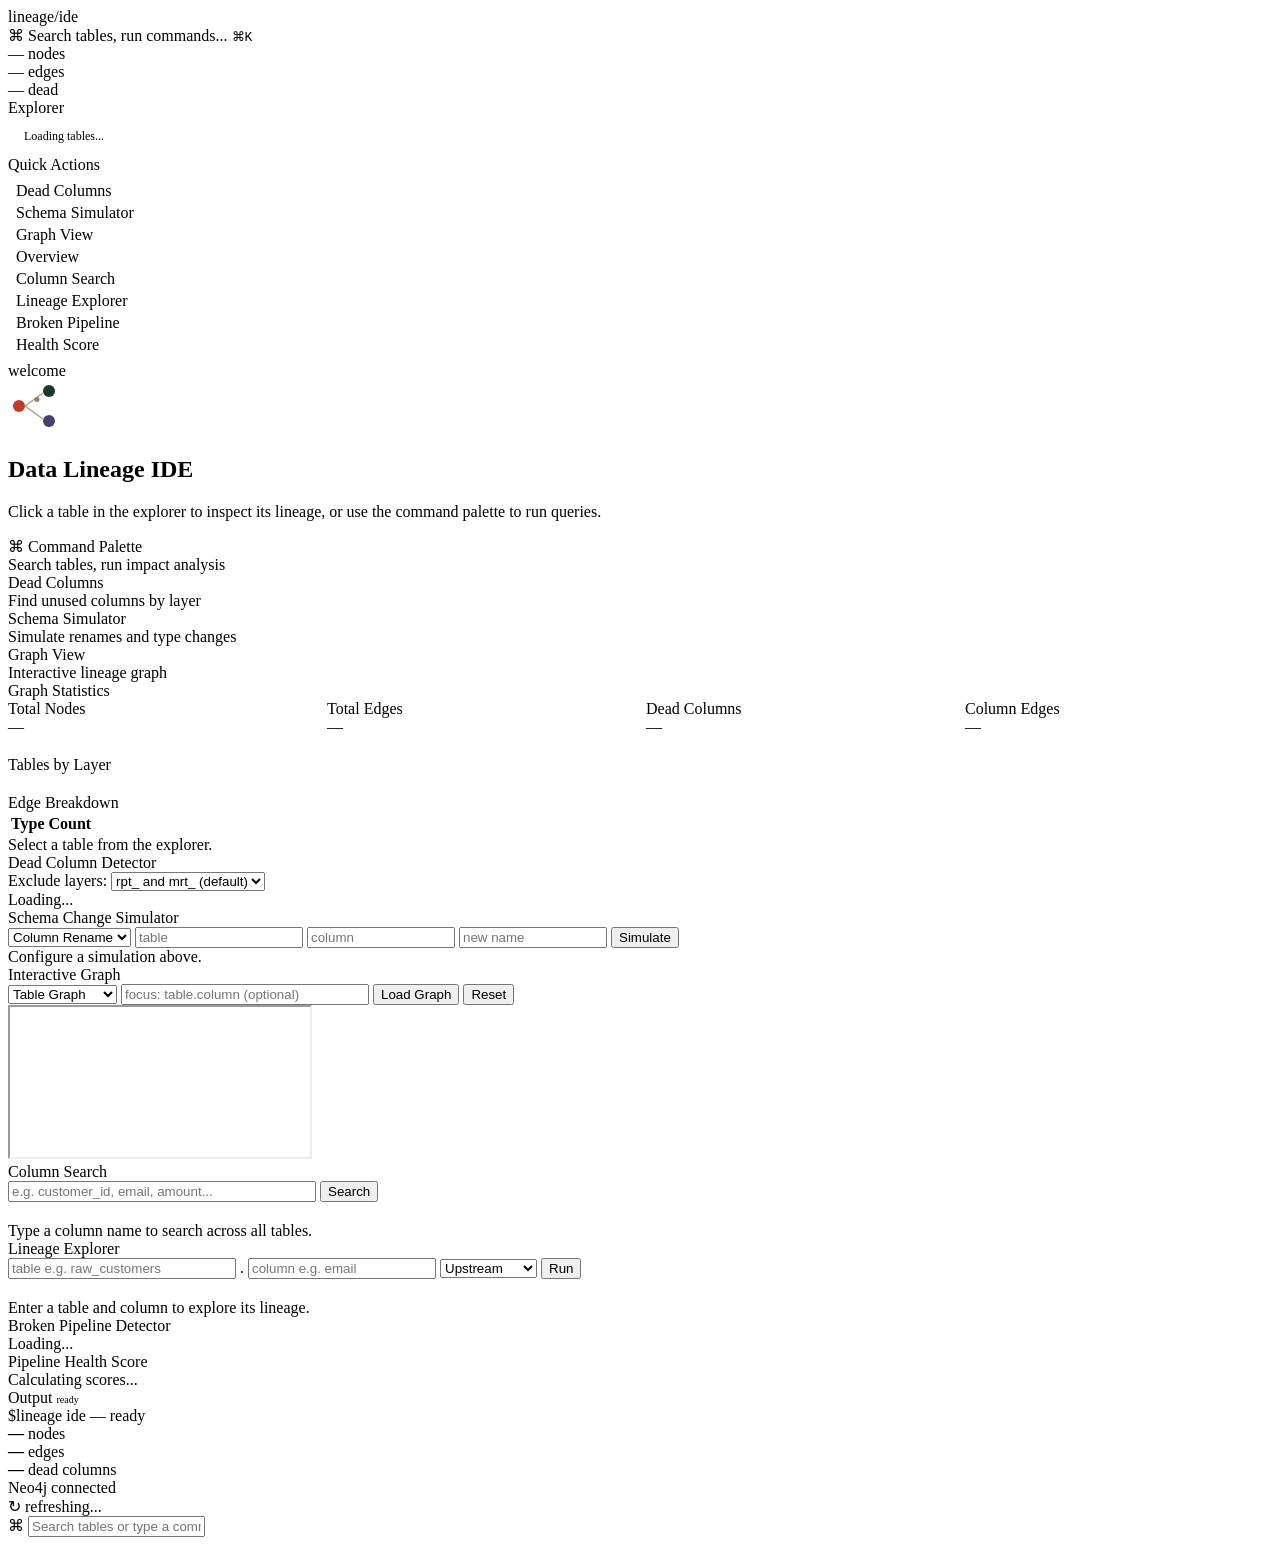
==== commit ae28e927: "style: redesign dashboard as field-notebook theme (paper bg, forest green accent, serif/mono pairing" ====
--- a/dashboard/templates/index.html
+++ b/dashboard/templates/index.html
@@ -67,13 +67,12 @@
         <div class="welcome">
           <div>
             <svg width="52" height="52" viewBox="0 0 52 52" fill="none">
-              <circle cx="11" cy="26" r="6" fill="#e46876"/>
-              <circle cx="41" cy="11" r="6" fill="#7e9cd8"/>
-              <circle cx="41" cy="41" r="6" fill="#957fb8"/>
-              <line x1="17" y1="26" x2="35" y2="13" stroke="#363646" stroke-width="1.5"/>
-              <line x1="17" y1="26" x2="35" y2="39" stroke="#363646" stroke-width="1.5"/>
-              <!-- sakura accent dot -->
-              <circle cx="29" cy="19.5" r="2.5" fill="#d27e99" opacity="0.7"/>
+              <circle cx="11" cy="26" r="6" fill="#c0392b"/>
+              <circle cx="41" cy="11" r="6" fill="#1a3a2a"/>
+              <circle cx="41" cy="41" r="6" fill="#4a3f6b"/>
+              <line x1="17" y1="26" x2="35" y2="13" stroke="#a89f8e" stroke-width="1.5"/>
+              <line x1="17" y1="26" x2="35" y2="39" stroke="#a89f8e" stroke-width="1.5"/>
+              <circle cx="29" cy="19.5" r="2.5" fill="#8b5e3c" opacity="0.8"/>
             </svg>
           </div>
           <h2>Data Lineage IDE</h2>
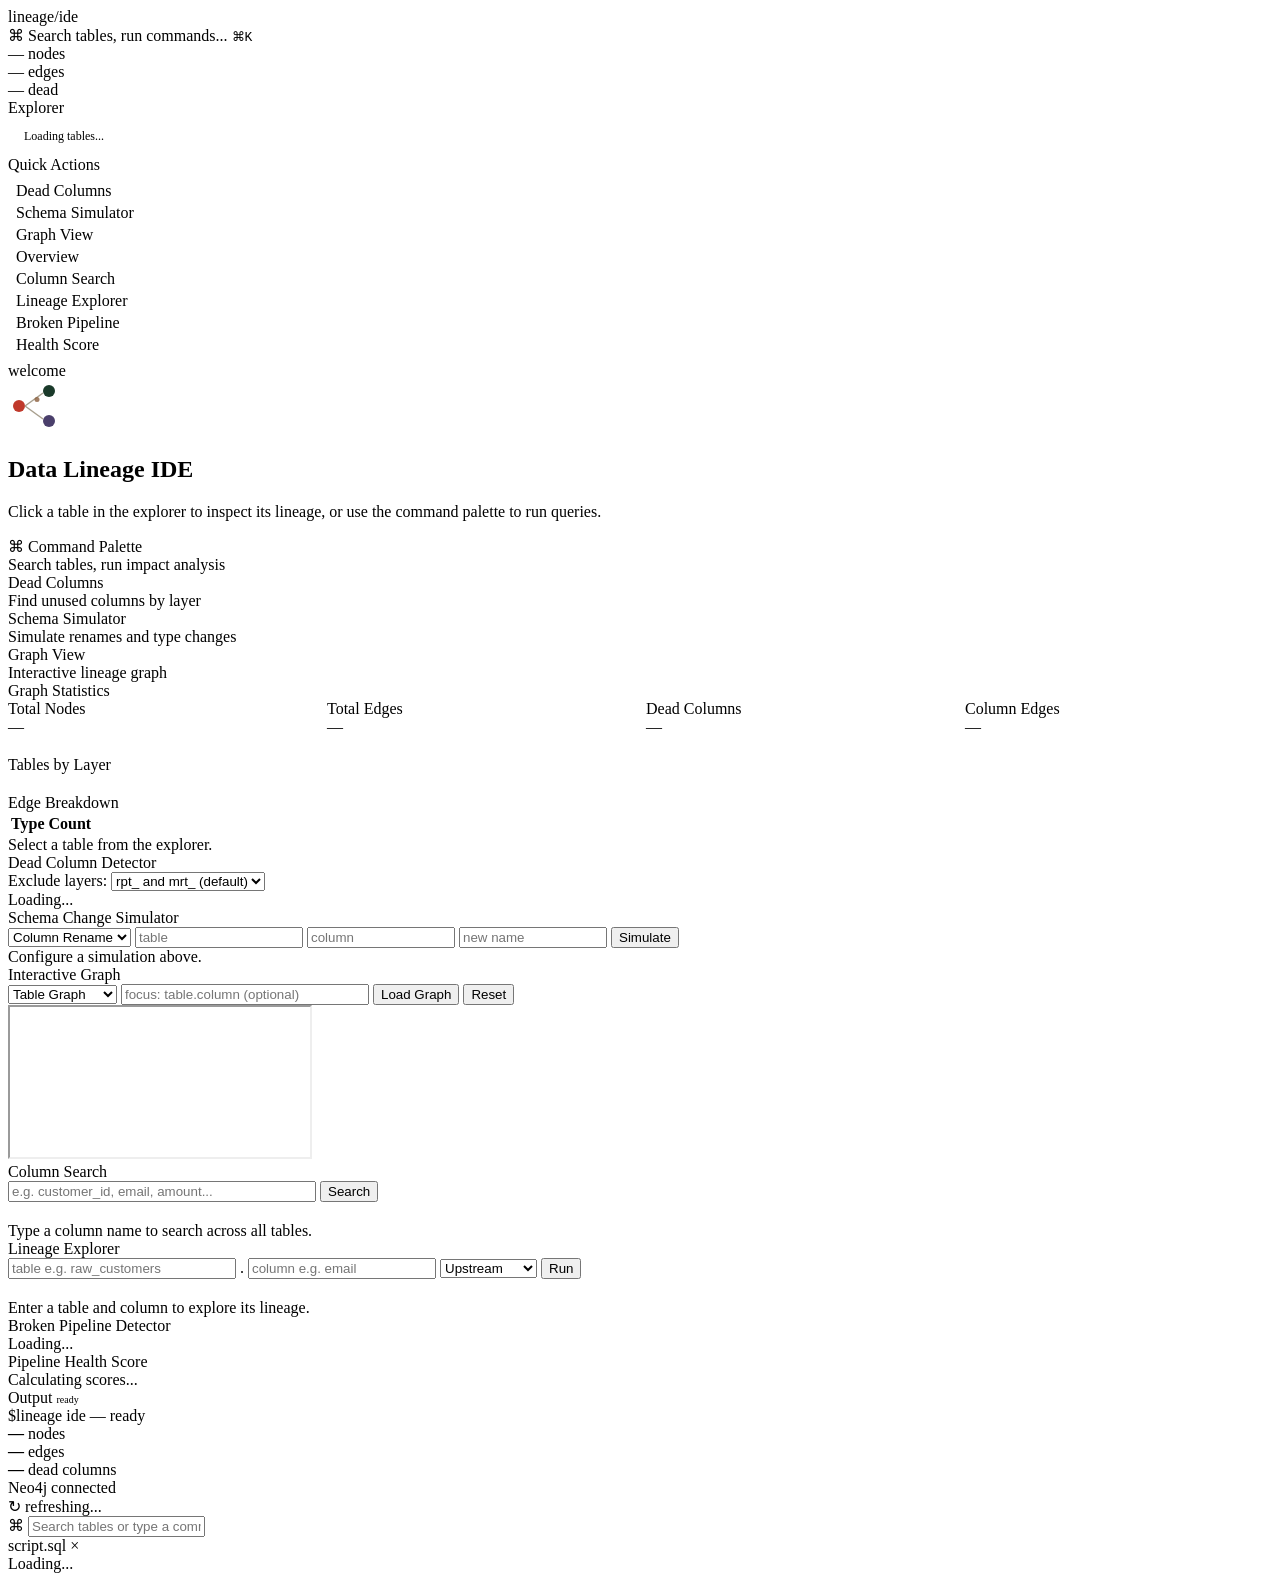
==== commit a0bb27a8: "add SQL script viewer with syntax highlighting, wired into dead columns, simulator, and lineage expl" ====
--- a/dashboard/templates/index.html
+++ b/dashboard/templates/index.html
@@ -273,6 +273,18 @@
     <div class="palette-suggestions" id="pal-suggestions"></div>
   </div>
 </div>
+<!-- SCRIPT VIEWER -->
+<div class="script-overlay" id="scriptOverlay" onclick="closeScriptViewer(event)">
+  <div class="script-modal">
+    <div class="script-modal-header">
+      <span class="sm-filename" id="scriptFilename">script.sql</span>
+      <span class="sm-close" onclick="document.getElementById('scriptOverlay').classList.remove('open')">&times;</span>
+    </div>
+    <div class="script-modal-body">
+      <div class="script-code" id="scriptContent">Loading...</div>
+    </div>
+  </div>
+</div>
 
 <script src="/static/app.js"></script>
 </body>
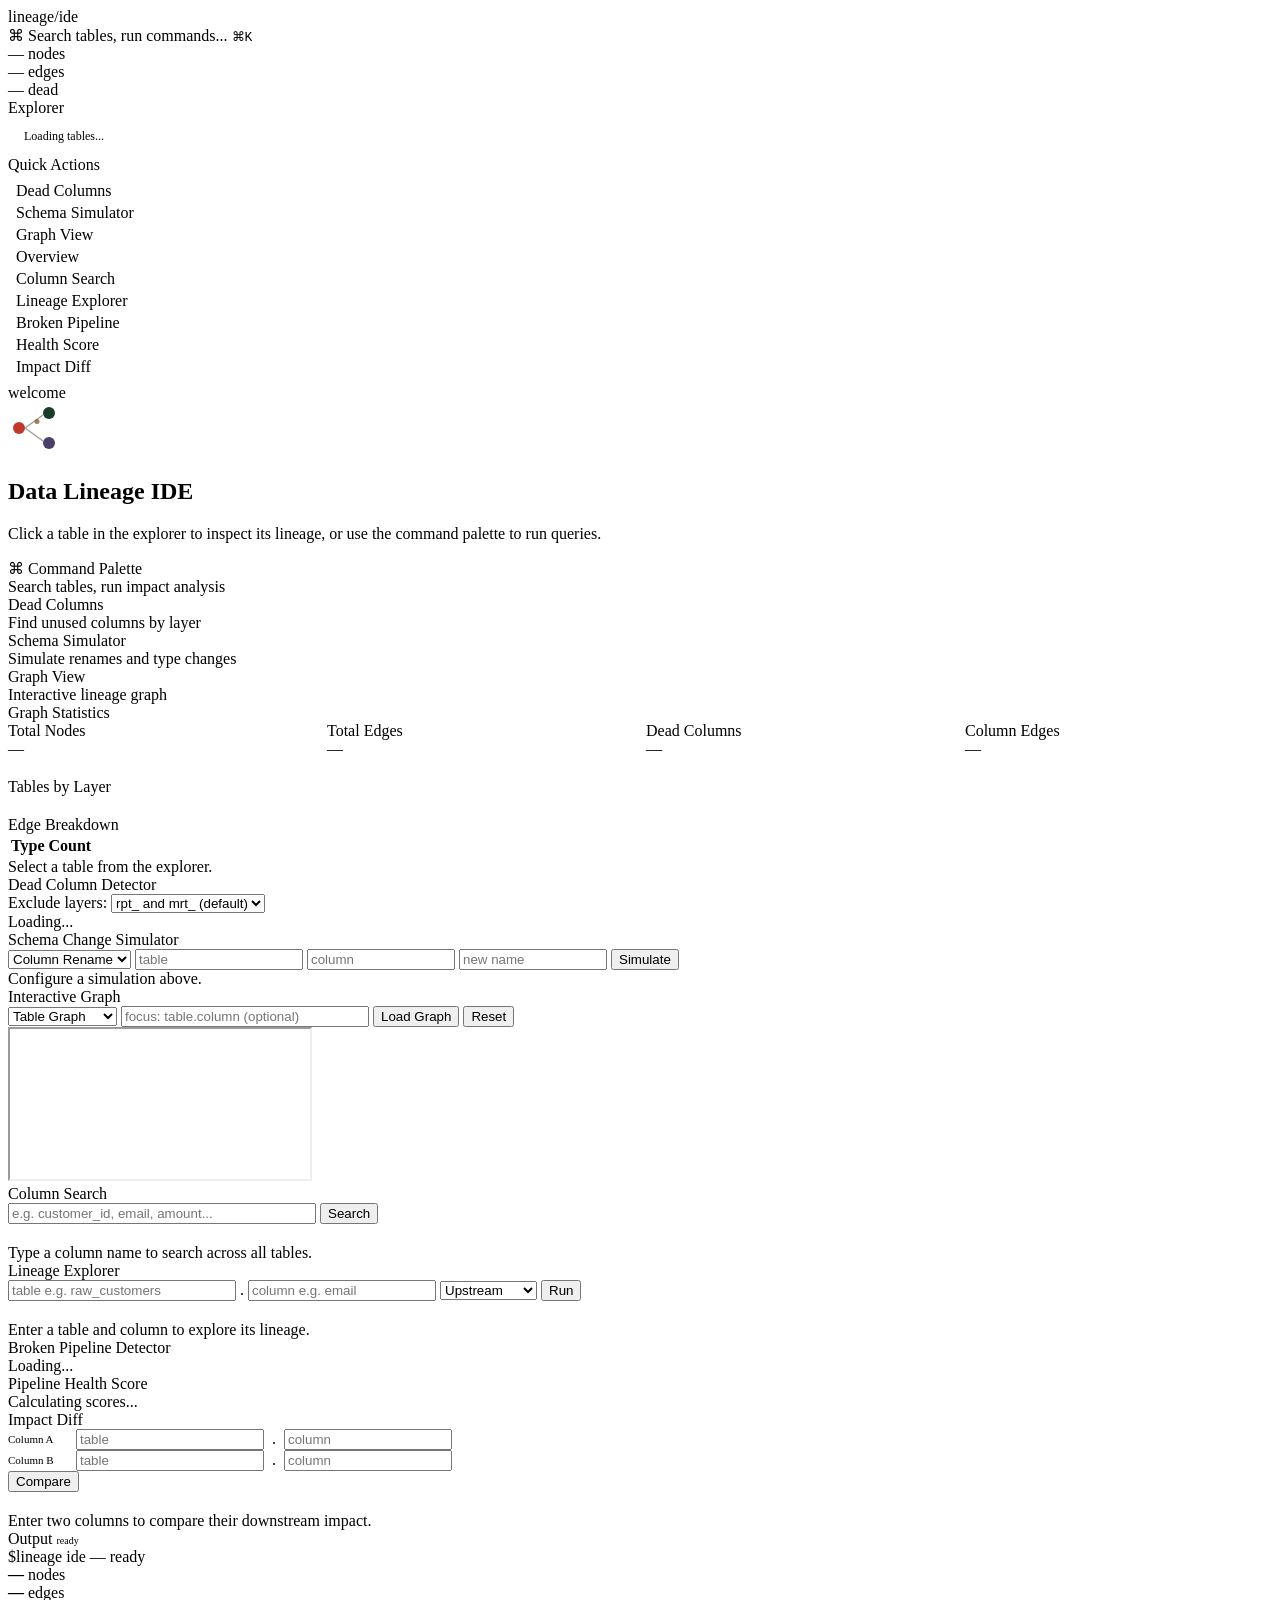
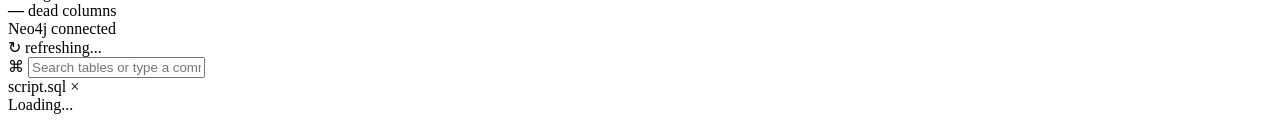
==== commit accbfa05: "add impact diff to compare downstream overlap between two columns" ====
--- a/dashboard/templates/index.html
+++ b/dashboard/templates/index.html
@@ -45,6 +45,7 @@
         <div class="tree-item" onclick="openTab('lineage','Lineage Explorer','🔭')"> Lineage Explorer</div>
         <div class="tree-item" onclick="openTab('broken','Broken Pipeline','🔴')"> Broken Pipeline</div>
         <div class="tree-item" onclick="openTab('health','Health Score','❤️')"> Health Score</div>
+        <div class="tree-item" onclick="openTab('diff','Impact Diff','')"> Impact Diff</div>
       </div>
     </div>
   </div>
@@ -232,6 +233,31 @@
         </div>
       </div>
 
+      <!-- IMPACT DIFF -->
+<div class="panel" id="panel-diff">
+  <div class="chunk">
+    <div class="section-title">Impact Diff</div>
+    <div class="inline-form" style="margin-bottom:20px; flex-direction:column; align-items:flex-start; gap:12px">
+      <div style="display:flex; gap:8px; align-items:center">
+        <span style="color:var(--text2); font-size:11px; width:60px">Column A</span>
+        <input id="diff-table-a"  placeholder="table"  style="width:180px">
+        <span style="color:var(--text3)">.</span>
+        <input id="diff-col-a"    placeholder="column" style="width:160px">
+      </div>
+      <div style="display:flex; gap:8px; align-items:center">
+        <span style="color:var(--text2); font-size:11px; width:60px">Column B</span>
+        <input id="diff-table-b"  placeholder="table"  style="width:180px">
+        <span style="color:var(--text3)">.</span>
+        <input id="diff-col-b"    placeholder="column" style="width:160px">
+      </div>
+      <button class="btn" onclick="runDiff()">Compare</button>
+    </div>
+    <div id="diff-results">
+      <div class="empty-state">Enter two columns to compare their downstream impact.</div>
+    </div>
+  </div>
+</div>
+
     </div><!-- /panels -->
 
     <!-- TERMINAL -->
